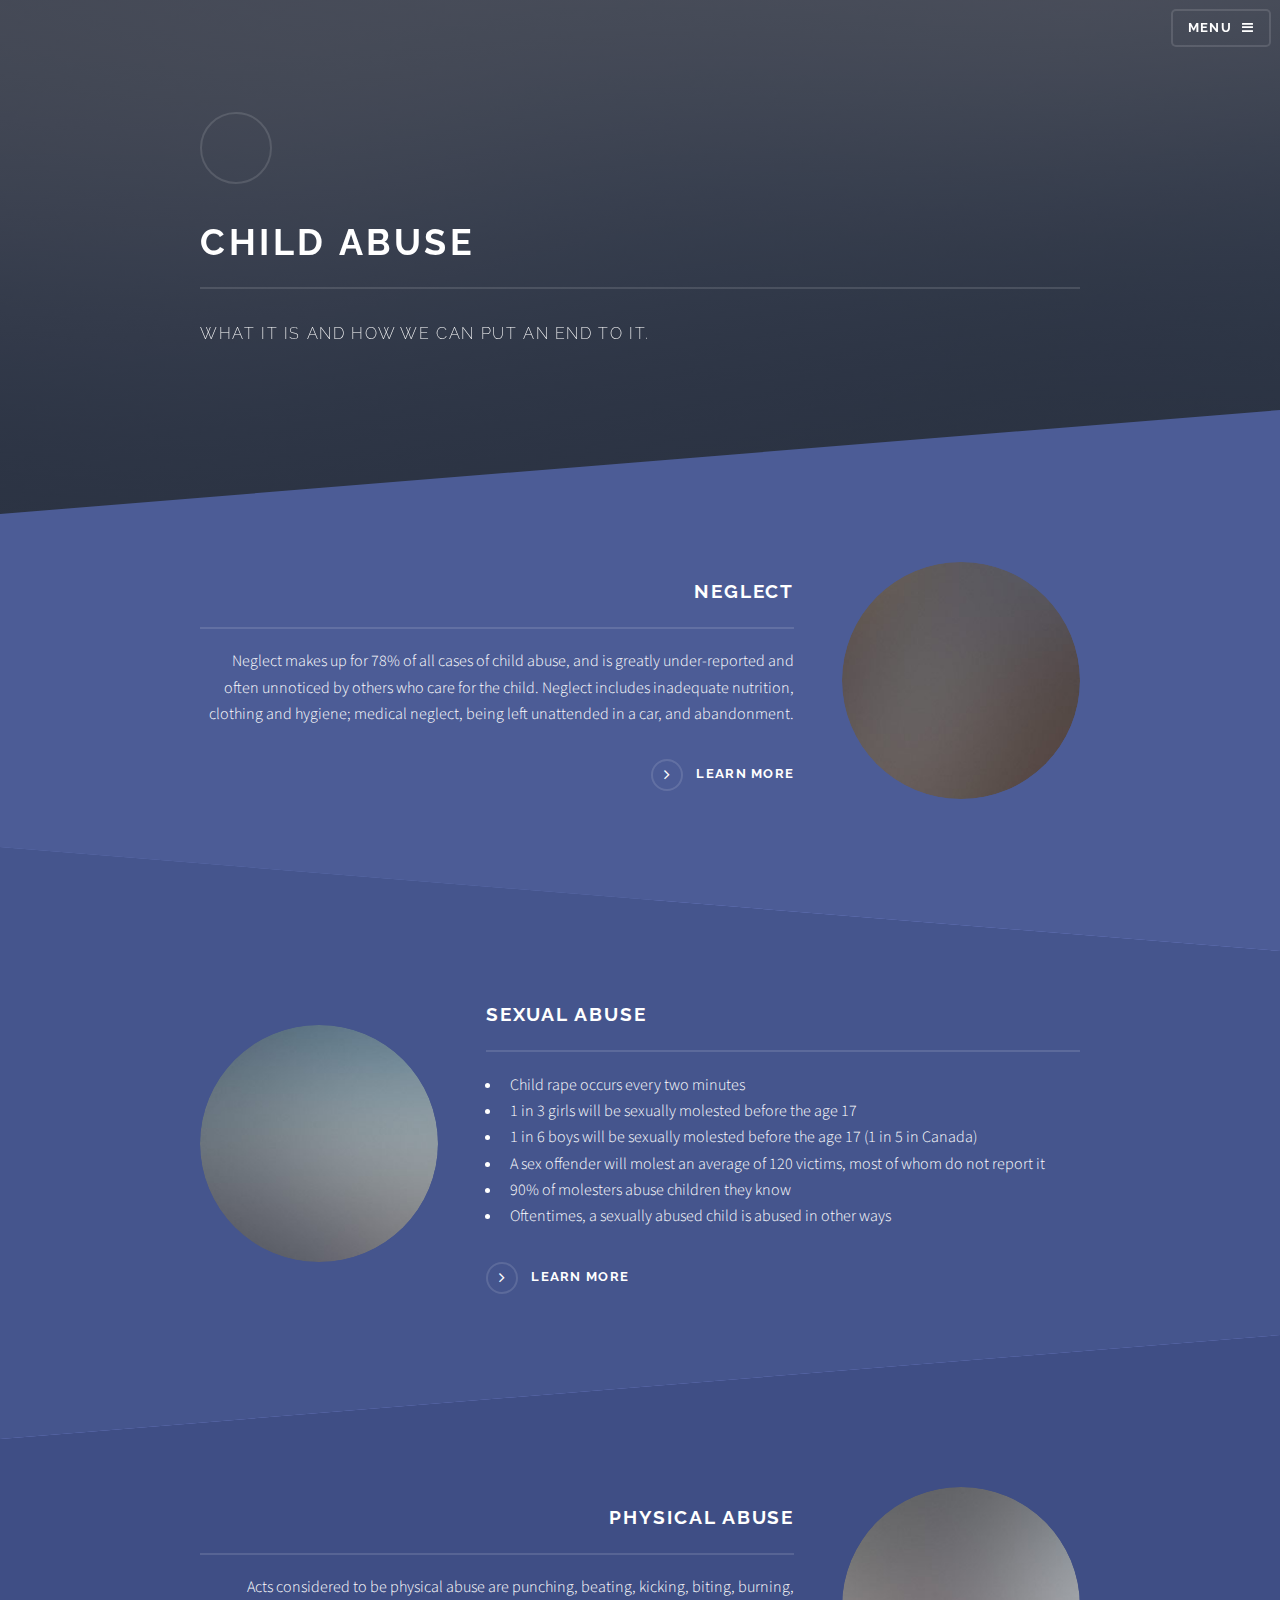
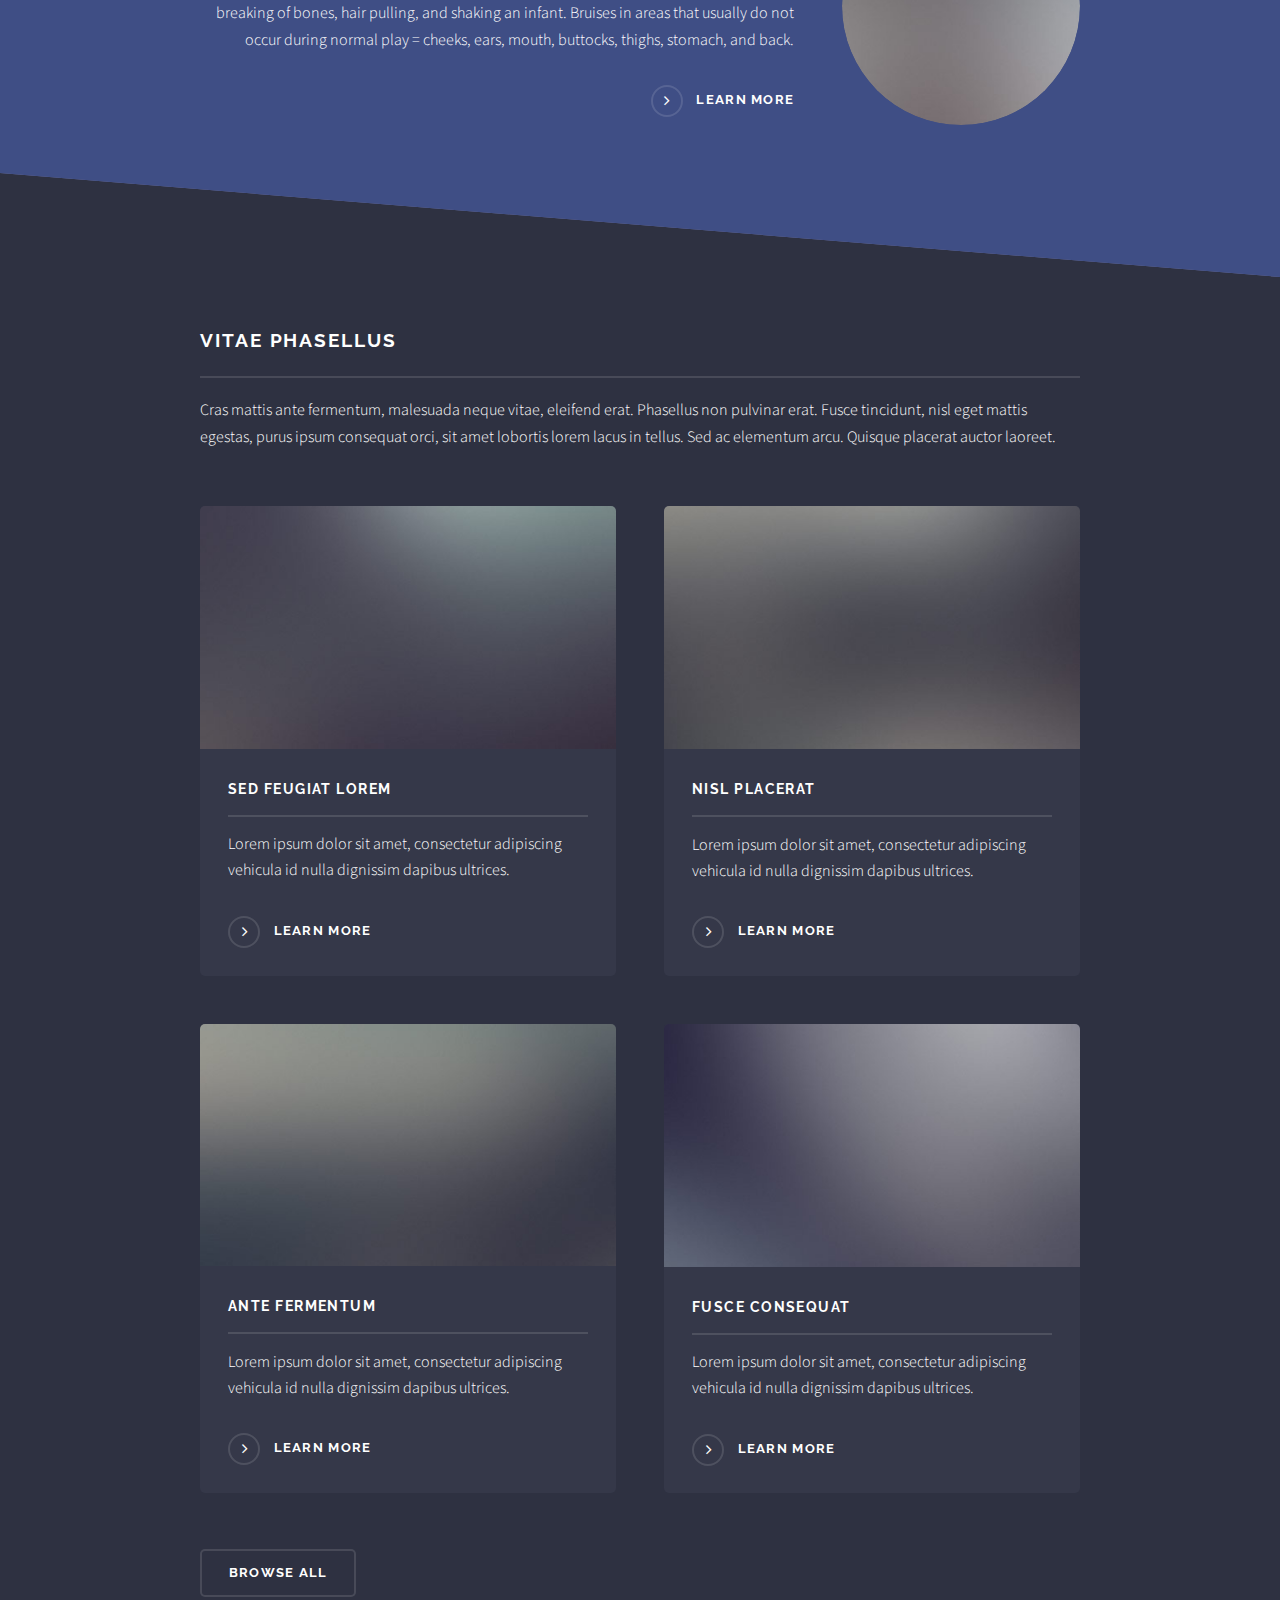
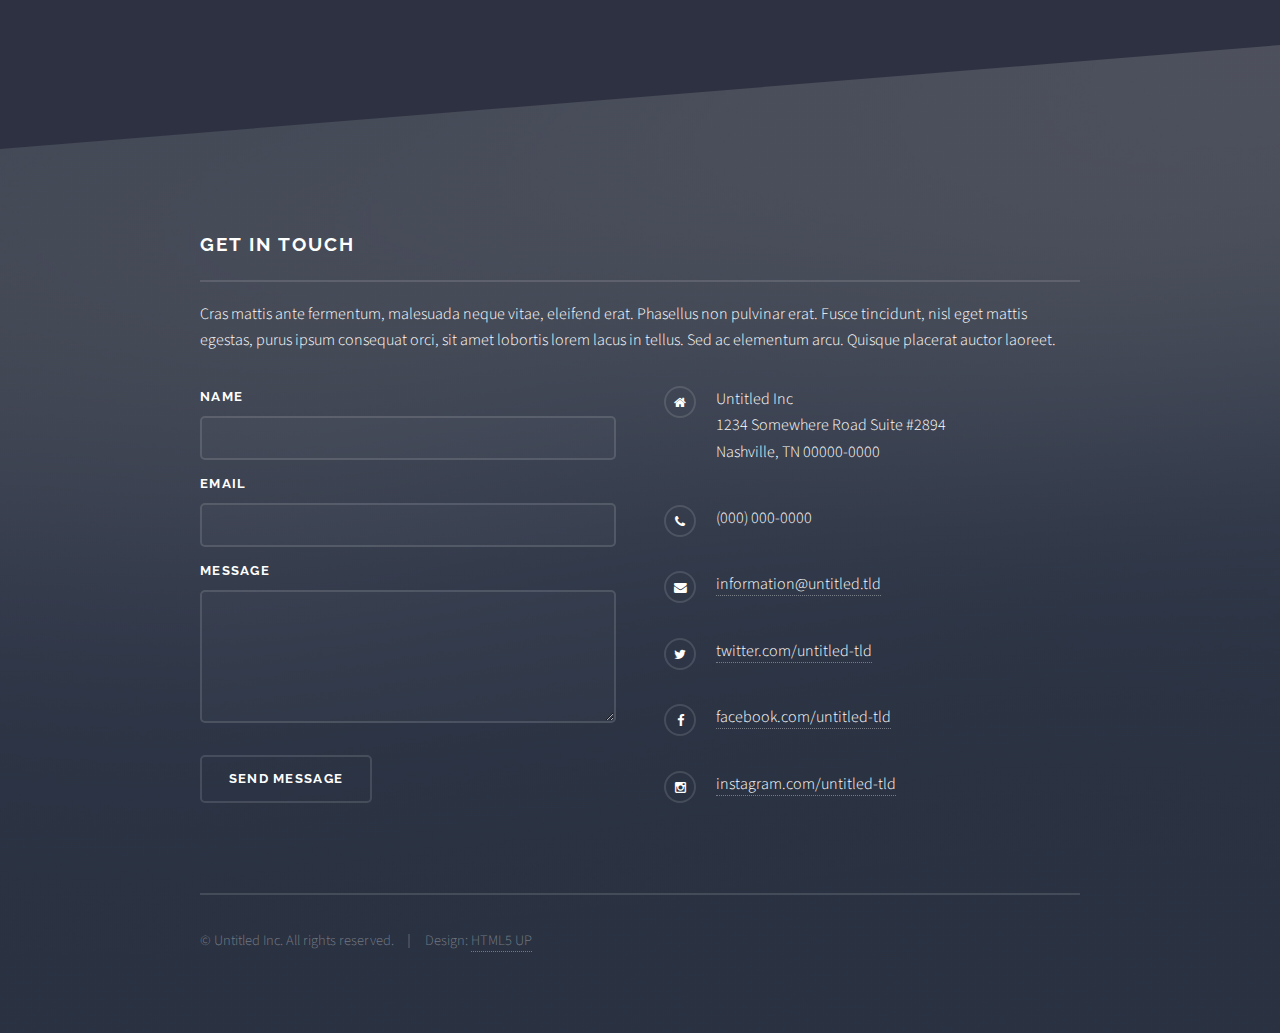
==== html5up-solid-state/index.html @ d1ffdcb8 "WEBSITE" ====
<!DOCTYPE HTML>
<!--
	Solid State by HTML5 UP
	html5up.net | @n33co
	Free for personal and commercial use under the CCA 3.0 license (html5up.net/license)
-->
<html>
	<head>
		<title>Child Abuse</title>
		<meta charset="utf-8" />
		<meta name="viewport" content="width=device-width, initial-scale=1" />
		<!--[if lte IE 8]><script src="assets/js/ie/html5shiv.js"></script><![endif]-->
		<link rel="stylesheet" href="assets/css/main.css" />
		<!--[if lte IE 9]><link rel="stylesheet" href="assets/css/ie9.css" /><![endif]-->
		<!--[if lte IE 8]><link rel="stylesheet" href="assets/css/ie8.css" /><![endif]-->
	</head>
	<body>

		<!-- Page Wrapper -->
			<div id="page-wrapper">

				<!-- Header -->
					<header id="header" class="alt">
						<h1><a href="index.html">Solid State</a></h1>
						<nav>
							<a href="#menu">Menu</a>
						</nav>
					</header>

				<!-- Menu -->
					<nav id="menu">
						<div class="inner">
							<h2>Menu</h2>
							<ul class="links">
								<li><a href="index.html">Home</a></li>
								<li><a href="generic.html">Generic</a></li>
								<li><a href="elements.html">Elements</a></li>
								<li><a href="#">Log In</a></li>
								<li><a href="#">Sign Up</a></li>
							</ul>
							<a href="#" class="close">Close</a>
						</div>
					</nav>

				<!-- Banner -->
					<section id="banner">
						<div class="inner">
							<div class="logo"><span class="icon <fa-heart></fa-heart>"></span></div>
							<h2>Child Abuse</h2>
							<p>What it is and how we can put an end to it.</p>
						</div>
					</section>

				<!-- Wrapper -->
					<section id="wrapper">

						<!-- One -->
							<section id="one" class="wrapper spotlight style1">
								<div class="inner">
									<a href="#" class="image"><img src="images/pic01.jpg" alt="" /></a>
									<div class="content">
										<h2 class="major">Neglect</h2>
										<p>Neglect makes up for 78% of all cases of child abuse, and is greatly under-reported and often unnoticed by others who care for the child. Neglect includes inadequate nutrition, clothing and hygiene; medical neglect, being left unattended in a car, and abandonment.</p>
										<a href="#" class="special">Learn more</a>
									</div>
								</div>
							</section>

						<!-- Two -->
							<section id="two" class="wrapper alt spotlight style2">
								<div class="inner">
									<a href="#" class="image"><img src="images/pic02.jpg" alt="" /></a>
									<div class="content">
										<h2 class="major">Sexual Abuse</h2>
										<ul>
                                            <li>Child rape occurs every two minutes
                                            <li>1 in 3 girls will be sexually molested before the age 17
                                            <li>1 in 6 boys will be sexually molested before the age 17 (1 in 5 in Canada)
                                            <li>A sex offender will molest an average of 120 victims, most of whom do not report it
                                            <li>90% of molesters abuse children they know
                                            <li>Oftentimes, a sexually abused child is abused in other ways
                                        </ul>
										<a href="#" class="special">Learn more</a>
									</div>
								</div>
							</section>

						<!-- Three -->
							<section id="three" class="wrapper spotlight style3">
								<div class="inner">
									<a href="#" class="image"><img src="images/pic03.jpg" alt="" /></a>
									<div class="content">
										<h2 class="major">Physical Abuse</h2>
										<p>Acts considered to be physical abuse are punching, beating, kicking, biting, burning, breaking of bones, hair pulling, and shaking an infant. Bruises in areas that usually do not occur during normal play = cheeks, ears, mouth, buttocks, thighs, stomach, and back.</p>
										<a href="#" class="special">Learn more</a>
									</div>
								</div>
							</section>
                           

						<!-- Four -->
							<section id="four" class="wrapper alt style1">
								<div class="inner">
									<h2 class="major">Vitae phasellus</h2>
									<p>Cras mattis ante fermentum, malesuada neque vitae, eleifend erat. Phasellus non pulvinar erat. Fusce tincidunt, nisl eget mattis egestas, purus ipsum consequat orci, sit amet lobortis lorem lacus in tellus. Sed ac elementum arcu. Quisque placerat auctor laoreet.</p>
									<section class="features">
										<article>
											<a href="#" class="image"><img src="images/pic04.jpg" alt="" /></a>
											<h3 class="major">Sed feugiat lorem</h3>
											<p>Lorem ipsum dolor sit amet, consectetur adipiscing vehicula id nulla dignissim dapibus ultrices.</p>
											<a href="#" class="special">Learn more</a>
										</article>
										<article>
											<a href="#" class="image"><img src="images/pic05.jpg" alt="" /></a>
											<h3 class="major">Nisl placerat</h3>
											<p>Lorem ipsum dolor sit amet, consectetur adipiscing vehicula id nulla dignissim dapibus ultrices.</p>
											<a href="#" class="special">Learn more</a>
										</article>
										<article>
											<a href="#" class="image"><img src="images/pic06.jpg" alt="" /></a>
											<h3 class="major">Ante fermentum</h3>
											<p>Lorem ipsum dolor sit amet, consectetur adipiscing vehicula id nulla dignissim dapibus ultrices.</p>
											<a href="#" class="special">Learn more</a>
										</article>
										<article>
											<a href="#" class="image"><img src="images/pic07.jpg" alt="" /></a>
											<h3 class="major">Fusce consequat</h3>
											<p>Lorem ipsum dolor sit amet, consectetur adipiscing vehicula id nulla dignissim dapibus ultrices.</p>
											<a href="#" class="special">Learn more</a>
										</article>
									</section>
									<ul class="actions">
										<li><a href="#" class="button">Browse All</a></li>
									</ul>
								</div>
							</section>

					</section>

				<!-- Footer -->
					<section id="footer">
						<div class="inner">
							<h2 class="major">Get in touch</h2>
							<p>Cras mattis ante fermentum, malesuada neque vitae, eleifend erat. Phasellus non pulvinar erat. Fusce tincidunt, nisl eget mattis egestas, purus ipsum consequat orci, sit amet lobortis lorem lacus in tellus. Sed ac elementum arcu. Quisque placerat auctor laoreet.</p>
							<form method="post" action="#">
								<div class="field">
									<label for="name">Name</label>
									<input type="text" name="name" id="name" />
								</div>
								<div class="field">
									<label for="email">Email</label>
									<input type="email" name="email" id="email" />
								</div>
								<div class="field">
									<label for="message">Message</label>
									<textarea name="message" id="message" rows="4"></textarea>
								</div>
								<ul class="actions">
									<li><input type="submit" value="Send Message" /></li>
								</ul>
							</form>
							<ul class="contact">
								<li class="fa-home">
									Untitled Inc<br />
									1234 Somewhere Road Suite #2894<br />
									Nashville, TN 00000-0000
								</li>
								<li class="fa-phone">(000) 000-0000</li>
								<li class="fa-envelope"><a href="#">information@untitled.tld</a></li>
								<li class="fa-twitter"><a href="#">twitter.com/untitled-tld</a></li>
								<li class="fa-facebook"><a href="#">facebook.com/untitled-tld</a></li>
								<li class="fa-instagram"><a href="#">instagram.com/untitled-tld</a></li>
							</ul>
							<ul class="copyright">
								<li>&copy; Untitled Inc. All rights reserved.</li><li>Design: <a href="http://html5up.net">HTML5 UP</a></li>
							</ul>
						</div>
					</section>

			</div>

		<!-- Scripts -->
			<script src="assets/js/skel.min.js"></script>
			<script src="assets/js/jquery.min.js"></script>
			<script src="assets/js/jquery.scrollex.min.js"></script>
			<script src="assets/js/util.js"></script>
			<!--[if lte IE 8]><script src="assets/js/ie/respond.min.js"></script><![endif]-->
			<script src="assets/js/main.js"></script>

	</body>
</html>
---- html5up-solid-state/assets/css/main.css ----
@import url(font-awesome.min.css);
@import url("https://fonts.googleapis.com/css?family=Raleway:200,700|Source+Sans+Pro:300,600,300italic,600italic");

/*
	Solid State by HTML5 UP
	html5up.net | @n33co
	Free for personal and commercial use under the CCA 3.0 license (html5up.net/license)
*/

/* Reset */

	html, body, div, span, applet, object, iframe, h1, h2, h3, h4, h5, h6, p, blockquote, pre, a, abbr, acronym, address, big, cite, code, del, dfn, em, img, ins, kbd, q, s, samp, small, strike, strong, sub, sup, tt, var, b, u, i, center, dl, dt, dd, ol, ul, li, fieldset, form, label, legend, table, caption, tbody, tfoot, thead, tr, th, td, article, aside, canvas, details, embed, figure, figcaption, footer, header, hgroup, menu, nav, output, ruby, section, summary, time, mark, audio, video {
		margin: 0;
		padding: 0;
		border: 0;
		font-size: 100%;
		font: inherit;
		vertical-align: baseline;
	}

	article, aside, details, figcaption, figure, footer, header, hgroup, menu, nav, section {
		display: block;
	}

	body {
		line-height: 1;
	}

	ol, ul {
		list-style: none;
	}

	blockquote, q {
		quotes: none;
	}

	blockquote:before, blockquote:after, q:before, q:after {
		content: '';
		content: none;
	}

	table {
		border-collapse: collapse;
		border-spacing: 0;
	}

	body {
		-webkit-text-size-adjust: none;
	}

/* Box Model */

	*, *:before, *:after {
		-moz-box-sizing: border-box;
		-webkit-box-sizing: border-box;
		box-sizing: border-box;
	}

/* Grid */

	.row {
		border-bottom: solid 1px transparent;
		-moz-box-sizing: border-box;
		-webkit-box-sizing: border-box;
		box-sizing: border-box;
	}

	.row > * {
		float: left;
		-moz-box-sizing: border-box;
		-webkit-box-sizing: border-box;
		box-sizing: border-box;
	}

	.row:after, .row:before {
		content: '';
		display: block;
		clear: both;
		height: 0;
	}

	.row.uniform > * > :first-child {
		margin-top: 0;
	}

	.row.uniform > * > :last-child {
		margin-bottom: 0;
	}

	.row.\30 \25 > * {
		padding: 0 0 0 0em;
	}

	.row.\30 \25 {
		margin: 0 0 -1px 0em;
	}

	.row.uniform.\30 \25 > * {
		padding: 0em 0 0 0em;
	}

	.row.uniform.\30 \25 {
		margin: 0em 0 -1px 0em;
	}

	.row > * {
		padding: 0 0 0 1.75em;
	}

	.row {
		margin: 0 0 -1px -1.75em;
	}

	.row.uniform > * {
		padding: 1.75em 0 0 1.75em;
	}

	.row.uniform {
		margin: -1.75em 0 -1px -1.75em;
	}

	.row.\32 00\25 > * {
		padding: 0 0 0 3.5em;
	}

	.row.\32 00\25 {
		margin: 0 0 -1px -3.5em;
	}

	.row.uniform.\32 00\25 > * {
		padding: 3.5em 0 0 3.5em;
	}

	.row.uniform.\32 00\25 {
		margin: -3.5em 0 -1px -3.5em;
	}

	.row.\31 50\25 > * {
		padding: 0 0 0 2.625em;
	}

	.row.\31 50\25 {
		margin: 0 0 -1px -2.625em;
	}

	.row.uniform.\31 50\25 > * {
		padding: 2.625em 0 0 2.625em;
	}

	.row.uniform.\31 50\25 {
		margin: -2.625em 0 -1px -2.625em;
	}

	.row.\35 0\25 > * {
		padding: 0 0 0 0.875em;
	}

	.row.\35 0\25 {
		margin: 0 0 -1px -0.875em;
	}

	.row.uniform.\35 0\25 > * {
		padding: 0.875em 0 0 0.875em;
	}

	.row.uniform.\35 0\25 {
		margin: -0.875em 0 -1px -0.875em;
	}

	.row.\32 5\25 > * {
		padding: 0 0 0 0.4375em;
	}

	.row.\32 5\25 {
		margin: 0 0 -1px -0.4375em;
	}

	.row.uniform.\32 5\25 > * {
		padding: 0.4375em 0 0 0.4375em;
	}

	.row.uniform.\32 5\25 {
		margin: -0.4375em 0 -1px -0.4375em;
	}

	.\31 2u, .\31 2u\24 {
		width: 100%;
		clear: none;
		margin-left: 0;
	}

	.\31 1u, .\31 1u\24 {
		width: 91.6666666667%;
		clear: none;
		margin-left: 0;
	}

	.\31 0u, .\31 0u\24 {
		width: 83.3333333333%;
		clear: none;
		margin-left: 0;
	}

	.\39 u, .\39 u\24 {
		width: 75%;
		clear: none;
		margin-left: 0;
	}

	.\38 u, .\38 u\24 {
		width: 66.6666666667%;
		clear: none;
		margin-left: 0;
	}

	.\37 u, .\37 u\24 {
		width: 58.3333333333%;
		clear: none;
		margin-left: 0;
	}

	.\36 u, .\36 u\24 {
		width: 50%;
		clear: none;
		margin-left: 0;
	}

	.\35 u, .\35 u\24 {
		width: 41.6666666667%;
		clear: none;
		margin-left: 0;
	}

	.\34 u, .\34 u\24 {
		width: 33.3333333333%;
		clear: none;
		margin-left: 0;
	}

	.\33 u, .\33 u\24 {
		width: 25%;
		clear: none;
		margin-left: 0;
	}

	.\32 u, .\32 u\24 {
		width: 16.6666666667%;
		clear: none;
		margin-left: 0;
	}

	.\31 u, .\31 u\24 {
		width: 8.3333333333%;
		clear: none;
		margin-left: 0;
	}

	.\31 2u\24 + *,
	.\31 1u\24 + *,
	.\31 0u\24 + *,
	.\39 u\24 + *,
	.\38 u\24 + *,
	.\37 u\24 + *,
	.\36 u\24 + *,
	.\35 u\24 + *,
	.\34 u\24 + *,
	.\33 u\24 + *,
	.\32 u\24 + *,
	.\31 u\24 + * {
		clear: left;
	}

	.\-11u {
		margin-left: 91.66667%;
	}

	.\-10u {
		margin-left: 83.33333%;
	}

	.\-9u {
		margin-left: 75%;
	}

	.\-8u {
		margin-left: 66.66667%;
	}

	.\-7u {
		margin-left: 58.33333%;
	}

	.\-6u {
		margin-left: 50%;
	}

	.\-5u {
		margin-left: 41.66667%;
	}

	.\-4u {
		margin-left: 33.33333%;
	}

	.\-3u {
		margin-left: 25%;
	}

	.\-2u {
		margin-left: 16.66667%;
	}

	.\-1u {
		margin-left: 8.33333%;
	}

	@media screen and (max-width: 1680px) {

		.row > * {
			padding: 0 0 0 1.75em;
		}

		.row {
			margin: 0 0 -1px -1.75em;
		}

		.row.uniform > * {
			padding: 1.75em 0 0 1.75em;
		}

		.row.uniform {
			margin: -1.75em 0 -1px -1.75em;
		}

		.row.\32 00\25 > * {
			padding: 0 0 0 3.5em;
		}

		.row.\32 00\25 {
			margin: 0 0 -1px -3.5em;
		}

		.row.uniform.\32 00\25 > * {
			padding: 3.5em 0 0 3.5em;
		}

		.row.uniform.\32 00\25 {
			margin: -3.5em 0 -1px -3.5em;
		}

		.row.\31 50\25 > * {
			padding: 0 0 0 2.625em;
		}

		.row.\31 50\25 {
			margin: 0 0 -1px -2.625em;
		}

		.row.uniform.\31 50\25 > * {
			padding: 2.625em 0 0 2.625em;
		}

		.row.uniform.\31 50\25 {
			margin: -2.625em 0 -1px -2.625em;
		}

		.row.\35 0\25 > * {
			padding: 0 0 0 0.875em;
		}

		.row.\35 0\25 {
			margin: 0 0 -1px -0.875em;
		}

		.row.uniform.\35 0\25 > * {
			padding: 0.875em 0 0 0.875em;
		}

		.row.uniform.\35 0\25 {
			margin: -0.875em 0 -1px -0.875em;
		}

		.row.\32 5\25 > * {
			padding: 0 0 0 0.4375em;
		}

		.row.\32 5\25 {
			margin: 0 0 -1px -0.4375em;
		}

		.row.uniform.\32 5\25 > * {
			padding: 0.4375em 0 0 0.4375em;
		}

		.row.uniform.\32 5\25 {
			margin: -0.4375em 0 -1px -0.4375em;
		}

		.\31 2u\28xlarge\29, .\31 2u\24\28xlarge\29 {
			width: 100%;
			clear: none;
			margin-left: 0;
		}

		.\31 1u\28xlarge\29, .\31 1u\24\28xlarge\29 {
			width: 91.6666666667%;
			clear: none;
			margin-left: 0;
		}

		.\31 0u\28xlarge\29, .\31 0u\24\28xlarge\29 {
			width: 83.3333333333%;
			clear: none;
			margin-left: 0;
		}

		.\39 u\28xlarge\29, .\39 u\24\28xlarge\29 {
			width: 75%;
			clear: none;
			margin-left: 0;
		}

		.\38 u\28xlarge\29, .\38 u\24\28xlarge\29 {
			width: 66.6666666667%;
			clear: none;
			margin-left: 0;
		}

		.\37 u\28xlarge\29, .\37 u\24\28xlarge\29 {
			width: 58.3333333333%;
			clear: none;
			margin-left: 0;
		}

		.\36 u\28xlarge\29, .\36 u\24\28xlarge\29 {
			width: 50%;
			clear: none;
			margin-left: 0;
		}

		.\35 u\28xlarge\29, .\35 u\24\28xlarge\29 {
			width: 41.6666666667%;
			clear: none;
			margin-left: 0;
		}

		.\34 u\28xlarge\29, .\34 u\24\28xlarge\29 {
			width: 33.3333333333%;
			clear: none;
			margin-left: 0;
		}

		.\33 u\28xlarge\29, .\33 u\24\28xlarge\29 {
			width: 25%;
			clear: none;
			margin-left: 0;
		}

		.\32 u\28xlarge\29, .\32 u\24\28xlarge\29 {
			width: 16.6666666667%;
			clear: none;
			margin-left: 0;
		}

		.\31 u\28xlarge\29, .\31 u\24\28xlarge\29 {
			width: 8.3333333333%;
			clear: none;
			margin-left: 0;
		}

		.\31 2u\24\28xlarge\29 + *,
		.\31 1u\24\28xlarge\29 + *,
		.\31 0u\24\28xlarge\29 + *,
		.\39 u\24\28xlarge\29 + *,
		.\38 u\24\28xlarge\29 + *,
		.\37 u\24\28xlarge\29 + *,
		.\36 u\24\28xlarge\29 + *,
		.\35 u\24\28xlarge\29 + *,
		.\34 u\24\28xlarge\29 + *,
		.\33 u\24\28xlarge\29 + *,
		.\32 u\24\28xlarge\29 + *,
		.\31 u\24\28xlarge\29 + * {
			clear: left;
		}

		.\-11u\28xlarge\29 {
			margin-left: 91.66667%;
		}

		.\-10u\28xlarge\29 {
			margin-left: 83.33333%;
		}

		.\-9u\28xlarge\29 {
			margin-left: 75%;
		}

		.\-8u\28xlarge\29 {
			margin-left: 66.66667%;
		}

		.\-7u\28xlarge\29 {
			margin-left: 58.33333%;
		}

		.\-6u\28xlarge\29 {
			margin-left: 50%;
		}

		.\-5u\28xlarge\29 {
			margin-left: 41.66667%;
		}

		.\-4u\28xlarge\29 {
			margin-left: 33.33333%;
		}

		.\-3u\28xlarge\29 {
			margin-left: 25%;
		}

		.\-2u\28xlarge\29 {
			margin-left: 16.66667%;
		}

		.\-1u\28xlarge\29 {
			margin-left: 8.33333%;
		}

	}

	@media screen and (max-width: 1280px) {

		.row > * {
			padding: 0 0 0 1.75em;
		}

		.row {
			margin: 0 0 -1px -1.75em;
		}

		.row.uniform > * {
			padding: 1.75em 0 0 1.75em;
		}

		.row.uniform {
			margin: -1.75em 0 -1px -1.75em;
		}

		.row.\32 00\25 > * {
			padding: 0 0 0 3.5em;
		}

		.row.\32 00\25 {
			margin: 0 0 -1px -3.5em;
		}

		.row.uniform.\32 00\25 > * {
			padding: 3.5em 0 0 3.5em;
		}

		.row.uniform.\32 00\25 {
			margin: -3.5em 0 -1px -3.5em;
		}

		.row.\31 50\25 > * {
			padding: 0 0 0 2.625em;
		}

		.row.\31 50\25 {
			margin: 0 0 -1px -2.625em;
		}

		.row.uniform.\31 50\25 > * {
			padding: 2.625em 0 0 2.625em;
		}

		.row.uniform.\31 50\25 {
			margin: -2.625em 0 -1px -2.625em;
		}

		.row.\35 0\25 > * {
			padding: 0 0 0 0.875em;
		}

		.row.\35 0\25 {
			margin: 0 0 -1px -0.875em;
		}

		.row.uniform.\35 0\25 > * {
			padding: 0.875em 0 0 0.875em;
		}

		.row.uniform.\35 0\25 {
			margin: -0.875em 0 -1px -0.875em;
		}

		.row.\32 5\25 > * {
			padding: 0 0 0 0.4375em;
		}

		.row.\32 5\25 {
			margin: 0 0 -1px -0.4375em;
		}

		.row.uniform.\32 5\25 > * {
			padding: 0.4375em 0 0 0.4375em;
		}

		.row.uniform.\32 5\25 {
			margin: -0.4375em 0 -1px -0.4375em;
		}

		.\31 2u\28large\29, .\31 2u\24\28large\29 {
			width: 100%;
			clear: none;
			margin-left: 0;
		}

		.\31 1u\28large\29, .\31 1u\24\28large\29 {
			width: 91.6666666667%;
			clear: none;
			margin-left: 0;
		}

		.\31 0u\28large\29, .\31 0u\24\28large\29 {
			width: 83.3333333333%;
			clear: none;
			margin-left: 0;
		}

		.\39 u\28large\29, .\39 u\24\28large\29 {
			width: 75%;
			clear: none;
			margin-left: 0;
		}

		.\38 u\28large\29, .\38 u\24\28large\29 {
			width: 66.6666666667%;
			clear: none;
			margin-left: 0;
		}

		.\37 u\28large\29, .\37 u\24\28large\29 {
			width: 58.3333333333%;
			clear: none;
			margin-left: 0;
		}

		.\36 u\28large\29, .\36 u\24\28large\29 {
			width: 50%;
			clear: none;
			margin-left: 0;
		}

		.\35 u\28large\29, .\35 u\24\28large\29 {
			width: 41.6666666667%;
			clear: none;
			margin-left: 0;
		}

		.\34 u\28large\29, .\34 u\24\28large\29 {
			width: 33.3333333333%;
			clear: none;
			margin-left: 0;
		}

		.\33 u\28large\29, .\33 u\24\28large\29 {
			width: 25%;
			clear: none;
			margin-left: 0;
		}

		.\32 u\28large\29, .\32 u\24\28large\29 {
			width: 16.6666666667%;
			clear: none;
			margin-left: 0;
		}

		.\31 u\28large\29, .\31 u\24\28large\29 {
			width: 8.3333333333%;
			clear: none;
			margin-left: 0;
		}

		.\31 2u\24\28large\29 + *,
		.\31 1u\24\28large\29 + *,
		.\31 0u\24\28large\29 + *,
		.\39 u\24\28large\29 + *,
		.\38 u\24\28large\29 + *,
		.\37 u\24\28large\29 + *,
		.\36 u\24\28large\29 + *,
		.\35 u\24\28large\29 + *,
		.\34 u\24\28large\29 + *,
		.\33 u\24\28large\29 + *,
		.\32 u\24\28large\29 + *,
		.\31 u\24\28large\29 + * {
			clear: left;
		}

		.\-11u\28large\29 {
			margin-left: 91.66667%;
		}

		.\-10u\28large\29 {
			margin-left: 83.33333%;
		}

		.\-9u\28large\29 {
			margin-left: 75%;
		}

		.\-8u\28large\29 {
			margin-left: 66.66667%;
		}

		.\-7u\28large\29 {
			margin-left: 58.33333%;
		}

		.\-6u\28large\29 {
			margin-left: 50%;
		}

		.\-5u\28large\29 {
			margin-left: 41.66667%;
		}

		.\-4u\28large\29 {
			margin-left: 33.33333%;
		}

		.\-3u\28large\29 {
			margin-left: 25%;
		}

		.\-2u\28large\29 {
			margin-left: 16.66667%;
		}

		.\-1u\28large\29 {
			margin-left: 8.33333%;
		}

	}

	@media screen and (max-width: 980px) {

		.row > * {
			padding: 0 0 0 1.75em;
		}

		.row {
			margin: 0 0 -1px -1.75em;
		}

		.row.uniform > * {
			padding: 1.75em 0 0 1.75em;
		}

		.row.uniform {
			margin: -1.75em 0 -1px -1.75em;
		}

		.row.\32 00\25 > * {
			padding: 0 0 0 3.5em;
		}

		.row.\32 00\25 {
			margin: 0 0 -1px -3.5em;
		}

		.row.uniform.\32 00\25 > * {
			padding: 3.5em 0 0 3.5em;
		}

		.row.uniform.\32 00\25 {
			margin: -3.5em 0 -1px -3.5em;
		}

		.row.\31 50\25 > * {
			padding: 0 0 0 2.625em;
		}

		.row.\31 50\25 {
			margin: 0 0 -1px -2.625em;
		}

		.row.uniform.\31 50\25 > * {
			padding: 2.625em 0 0 2.625em;
		}

		.row.uniform.\31 50\25 {
			margin: -2.625em 0 -1px -2.625em;
		}

		.row.\35 0\25 > * {
			padding: 0 0 0 0.875em;
		}

		.row.\35 0\25 {
			margin: 0 0 -1px -0.875em;
		}

		.row.uniform.\35 0\25 > * {
			padding: 0.875em 0 0 0.875em;
		}

		.row.uniform.\35 0\25 {
			margin: -0.875em 0 -1px -0.875em;
		}

		.row.\32 5\25 > * {
			padding: 0 0 0 0.4375em;
		}

		.row.\32 5\25 {
			margin: 0 0 -1px -0.4375em;
		}

		.row.uniform.\32 5\25 > * {
			padding: 0.4375em 0 0 0.4375em;
		}

		.row.uniform.\32 5\25 {
			margin: -0.4375em 0 -1px -0.4375em;
		}

		.\31 2u\28medium\29, .\31 2u\24\28medium\29 {
			width: 100%;
			clear: none;
			margin-left: 0;
		}

		.\31 1u\28medium\29, .\31 1u\24\28medium\29 {
			width: 91.6666666667%;
			clear: none;
			margin-left: 0;
		}

		.\31 0u\28medium\29, .\31 0u\24\28medium\29 {
			width: 83.3333333333%;
			clear: none;
			margin-left: 0;
		}

		.\39 u\28medium\29, .\39 u\24\28medium\29 {
			width: 75%;
			clear: none;
			margin-left: 0;
		}

		.\38 u\28medium\29, .\38 u\24\28medium\29 {
			width: 66.6666666667%;
			clear: none;
			margin-left: 0;
		}

		.\37 u\28medium\29, .\37 u\24\28medium\29 {
			width: 58.3333333333%;
			clear: none;
			margin-left: 0;
		}

		.\36 u\28medium\29, .\36 u\24\28medium\29 {
			width: 50%;
			clear: none;
			margin-left: 0;
		}

		.\35 u\28medium\29, .\35 u\24\28medium\29 {
			width: 41.6666666667%;
			clear: none;
			margin-left: 0;
		}

		.\34 u\28medium\29, .\34 u\24\28medium\29 {
			width: 33.3333333333%;
			clear: none;
			margin-left: 0;
		}

		.\33 u\28medium\29, .\33 u\24\28medium\29 {
			width: 25%;
			clear: none;
			margin-left: 0;
		}

		.\32 u\28medium\29, .\32 u\24\28medium\29 {
			width: 16.6666666667%;
			clear: none;
			margin-left: 0;
		}

		.\31 u\28medium\29, .\31 u\24\28medium\29 {
			width: 8.3333333333%;
			clear: none;
			margin-left: 0;
		}

		.\31 2u\24\28medium\29 + *,
		.\31 1u\24\28medium\29 + *,
		.\31 0u\24\28medium\29 + *,
		.\39 u\24\28medium\29 + *,
		.\38 u\24\28medium\29 + *,
		.\37 u\24\28medium\29 + *,
		.\36 u\24\28medium\29 + *,
		.\35 u\24\28medium\29 + *,
		.\34 u\24\28medium\29 + *,
		.\33 u\24\28medium\29 + *,
		.\32 u\24\28medium\29 + *,
		.\31 u\24\28medium\29 + * {
			clear: left;
		}

		.\-11u\28medium\29 {
			margin-left: 91.66667%;
		}

		.\-10u\28medium\29 {
			margin-left: 83.33333%;
		}

		.\-9u\28medium\29 {
			margin-left: 75%;
		}

		.\-8u\28medium\29 {
			margin-left: 66.66667%;
		}

		.\-7u\28medium\29 {
			margin-left: 58.33333%;
		}

		.\-6u\28medium\29 {
			margin-left: 50%;
		}

		.\-5u\28medium\29 {
			margin-left: 41.66667%;
		}

		.\-4u\28medium\29 {
			margin-left: 33.33333%;
		}

		.\-3u\28medium\29 {
			margin-left: 25%;
		}

		.\-2u\28medium\29 {
			margin-left: 16.66667%;
		}

		.\-1u\28medium\29 {
			margin-left: 8.33333%;
		}

	}

	@media screen and (max-width: 736px) {

		.row > * {
			padding: 0 0 0 1.25em;
		}

		.row {
			margin: 0 0 -1px -1.25em;
		}

		.row.uniform > * {
			padding: 1.25em 0 0 1.25em;
		}

		.row.uniform {
			margin: -1.25em 0 -1px -1.25em;
		}

		.row.\32 00\25 > * {
			padding: 0 0 0 2.5em;
		}

		.row.\32 00\25 {
			margin: 0 0 -1px -2.5em;
		}

		.row.uniform.\32 00\25 > * {
			padding: 2.5em 0 0 2.5em;
		}

		.row.uniform.\32 00\25 {
			margin: -2.5em 0 -1px -2.5em;
		}

		.row.\31 50\25 > * {
			padding: 0 0 0 1.875em;
		}

		.row.\31 50\25 {
			margin: 0 0 -1px -1.875em;
		}

		.row.uniform.\31 50\25 > * {
			padding: 1.875em 0 0 1.875em;
		}

		.row.uniform.\31 50\25 {
			margin: -1.875em 0 -1px -1.875em;
		}

		.row.\35 0\25 > * {
			padding: 0 0 0 0.625em;
		}

		.row.\35 0\25 {
			margin: 0 0 -1px -0.625em;
		}

		.row.uniform.\35 0\25 > * {
			padding: 0.625em 0 0 0.625em;
		}

		.row.uniform.\35 0\25 {
			margin: -0.625em 0 -1px -0.625em;
		}

		.row.\32 5\25 > * {
			padding: 0 0 0 0.3125em;
		}

		.row.\32 5\25 {
			margin: 0 0 -1px -0.3125em;
		}

		.row.uniform.\32 5\25 > * {
			padding: 0.3125em 0 0 0.3125em;
		}

		.row.uniform.\32 5\25 {
			margin: -0.3125em 0 -1px -0.3125em;
		}

		.\31 2u\28small\29, .\31 2u\24\28small\29 {
			width: 100%;
			clear: none;
			margin-left: 0;
		}

		.\31 1u\28small\29, .\31 1u\24\28small\29 {
			width: 91.6666666667%;
			clear: none;
			margin-left: 0;
		}

		.\31 0u\28small\29, .\31 0u\24\28small\29 {
			width: 83.3333333333%;
			clear: none;
			margin-left: 0;
		}

		.\39 u\28small\29, .\39 u\24\28small\29 {
			width: 75%;
			clear: none;
			margin-left: 0;
		}

		.\38 u\28small\29, .\38 u\24\28small\29 {
			width: 66.6666666667%;
			clear: none;
			margin-left: 0;
		}

		.\37 u\28small\29, .\37 u\24\28small\29 {
			width: 58.3333333333%;
			clear: none;
			margin-left: 0;
		}

		.\36 u\28small\29, .\36 u\24\28small\29 {
			width: 50%;
			clear: none;
			margin-left: 0;
		}

		.\35 u\28small\29, .\35 u\24\28small\29 {
			width: 41.6666666667%;
			clear: none;
			margin-left: 0;
		}

		.\34 u\28small\29, .\34 u\24\28small\29 {
			width: 33.3333333333%;
			clear: none;
			margin-left: 0;
		}

		.\33 u\28small\29, .\33 u\24\28small\29 {
			width: 25%;
			clear: none;
			margin-left: 0;
		}

		.\32 u\28small\29, .\32 u\24\28small\29 {
			width: 16.6666666667%;
			clear: none;
			margin-left: 0;
		}

		.\31 u\28small\29, .\31 u\24\28small\29 {
			width: 8.3333333333%;
			clear: none;
			margin-left: 0;
		}

		.\31 2u\24\28small\29 + *,
		.\31 1u\24\28small\29 + *,
		.\31 0u\24\28small\29 + *,
		.\39 u\24\28small\29 + *,
		.\38 u\24\28small\29 + *,
		.\37 u\24\28small\29 + *,
		.\36 u\24\28small\29 + *,
		.\35 u\24\28small\29 + *,
		.\34 u\24\28small\29 + *,
		.\33 u\24\28small\29 + *,
		.\32 u\24\28small\29 + *,
		.\31 u\24\28small\29 + * {
			clear: left;
		}

		.\-11u\28small\29 {
			margin-left: 91.66667%;
		}

		.\-10u\28small\29 {
			margin-left: 83.33333%;
		}

		.\-9u\28small\29 {
			margin-left: 75%;
		}

		.\-8u\28small\29 {
			margin-left: 66.66667%;
		}

		.\-7u\28small\29 {
			margin-left: 58.33333%;
		}

		.\-6u\28small\29 {
			margin-left: 50%;
		}

		.\-5u\28small\29 {
			margin-left: 41.66667%;
		}

		.\-4u\28small\29 {
			margin-left: 33.33333%;
		}

		.\-3u\28small\29 {
			margin-left: 25%;
		}

		.\-2u\28small\29 {
			margin-left: 16.66667%;
		}

		.\-1u\28small\29 {
			margin-left: 8.33333%;
		}

	}

	@media screen and (max-width: 640px) {

		.row > * {
			padding: 0 0 0 1.25em;
		}

		.row {
			margin: 0 0 -1px -1.25em;
		}

		.row.uniform > * {
			padding: 1.25em 0 0 1.25em;
		}

		.row.uniform {
			margin: -1.25em 0 -1px -1.25em;
		}

		.row.\32 00\25 > * {
			padding: 0 0 0 2.5em;
		}

		.row.\32 00\25 {
			margin: 0 0 -1px -2.5em;
		}

		.row.uniform.\32 00\25 > * {
			padding: 2.5em 0 0 2.5em;
		}

		.row.uniform.\32 00\25 {
			margin: -2.5em 0 -1px -2.5em;
		}

		.row.\31 50\25 > * {
			padding: 0 0 0 1.875em;
		}

		.row.\31 50\25 {
			margin: 0 0 -1px -1.875em;
		}

		.row.uniform.\31 50\25 > * {
			padding: 1.875em 0 0 1.875em;
		}

		.row.uniform.\31 50\25 {
			margin: -1.875em 0 -1px -1.875em;
		}

		.row.\35 0\25 > * {
			padding: 0 0 0 0.625em;
		}

		.row.\35 0\25 {
			margin: 0 0 -1px -0.625em;
		}

		.row.uniform.\35 0\25 > * {
			padding: 0.625em 0 0 0.625em;
		}

		.row.uniform.\35 0\25 {
			margin: -0.625em 0 -1px -0.625em;
		}

		.row.\32 5\25 > * {
			padding: 0 0 0 0.3125em;
		}

		.row.\32 5\25 {
			margin: 0 0 -1px -0.3125em;
		}

		.row.uniform.\32 5\25 > * {
			padding: 0.3125em 0 0 0.3125em;
		}

		.row.uniform.\32 5\25 {
			margin: -0.3125em 0 -1px -0.3125em;
		}

		.\31 2u\28xsmall\29, .\31 2u\24\28xsmall\29 {
			width: 100%;
			clear: none;
			margin-left: 0;
		}

		.\31 1u\28xsmall\29, .\31 1u\24\28xsmall\29 {
			width: 91.6666666667%;
			clear: none;
			margin-left: 0;
		}

		.\31 0u\28xsmall\29, .\31 0u\24\28xsmall\29 {
			width: 83.3333333333%;
			clear: none;
			margin-left: 0;
		}

		.\39 u\28xsmall\29, .\39 u\24\28xsmall\29 {
			width: 75%;
			clear: none;
			margin-left: 0;
		}

		.\38 u\28xsmall\29, .\38 u\24\28xsmall\29 {
			width: 66.6666666667%;
			clear: none;
			margin-left: 0;
		}

		.\37 u\28xsmall\29, .\37 u\24\28xsmall\29 {
			width: 58.3333333333%;
			clear: none;
			margin-left: 0;
		}

		.\36 u\28xsmall\29, .\36 u\24\28xsmall\29 {
			width: 50%;
			clear: none;
			margin-left: 0;
		}

		.\35 u\28xsmall\29, .\35 u\24\28xsmall\29 {
			width: 41.6666666667%;
			clear: none;
			margin-left: 0;
		}

		.\34 u\28xsmall\29, .\34 u\24\28xsmall\29 {
			width: 33.3333333333%;
			clear: none;
			margin-left: 0;
		}

		.\33 u\28xsmall\29, .\33 u\24\28xsmall\29 {
			width: 25%;
			clear: none;
			margin-left: 0;
		}

		.\32 u\28xsmall\29, .\32 u\24\28xsmall\29 {
			width: 16.6666666667%;
			clear: none;
			margin-left: 0;
		}

		.\31 u\28xsmall\29, .\31 u\24\28xsmall\29 {
			width: 8.3333333333%;
			clear: none;
			margin-left: 0;
		}

		.\31 2u\24\28xsmall\29 + *,
		.\31 1u\24\28xsmall\29 + *,
		.\31 0u\24\28xsmall\29 + *,
		.\39 u\24\28xsmall\29 + *,
		.\38 u\24\28xsmall\29 + *,
		.\37 u\24\28xsmall\29 + *,
		.\36 u\24\28xsmall\29 + *,
		.\35 u\24\28xsmall\29 + *,
		.\34 u\24\28xsmall\29 + *,
		.\33 u\24\28xsmall\29 + *,
		.\32 u\24\28xsmall\29 + *,
		.\31 u\24\28xsmall\29 + * {
			clear: left;
		}

		.\-11u\28xsmall\29 {
			margin-left: 91.66667%;
		}

		.\-10u\28xsmall\29 {
			margin-left: 83.33333%;
		}

		.\-9u\28xsmall\29 {
			margin-left: 75%;
		}

		.\-8u\28xsmall\29 {
			margin-left: 66.66667%;
		}

		.\-7u\28xsmall\29 {
			margin-left: 58.33333%;
		}

		.\-6u\28xsmall\29 {
			margin-left: 50%;
		}

		.\-5u\28xsmall\29 {
			margin-left: 41.66667%;
		}

		.\-4u\28xsmall\29 {
			margin-left: 33.33333%;
		}

		.\-3u\28xsmall\29 {
			margin-left: 25%;
		}

		.\-2u\28xsmall\29 {
			margin-left: 16.66667%;
		}

		.\-1u\28xsmall\29 {
			margin-left: 8.33333%;
		}

	}

	@media screen and (max-width: 360px) {

		.row > * {
			padding: 0 0 0 1.25em;
		}

		.row {
			margin: 0 0 -1px -1.25em;
		}

		.row.uniform > * {
			padding: 1.25em 0 0 1.25em;
		}

		.row.uniform {
			margin: -1.25em 0 -1px -1.25em;
		}

		.row.\32 00\25 > * {
			padding: 0 0 0 2.5em;
		}

		.row.\32 00\25 {
			margin: 0 0 -1px -2.5em;
		}

		.row.uniform.\32 00\25 > * {
			padding: 2.5em 0 0 2.5em;
		}

		.row.uniform.\32 00\25 {
			margin: -2.5em 0 -1px -2.5em;
		}

		.row.\31 50\25 > * {
			padding: 0 0 0 1.875em;
		}

		.row.\31 50\25 {
			margin: 0 0 -1px -1.875em;
		}

		.row.uniform.\31 50\25 > * {
			padding: 1.875em 0 0 1.875em;
		}

		.row.uniform.\31 50\25 {
			margin: -1.875em 0 -1px -1.875em;
		}

		.row.\35 0\25 > * {
			padding: 0 0 0 0.625em;
		}

		.row.\35 0\25 {
			margin: 0 0 -1px -0.625em;
		}

		.row.uniform.\35 0\25 > * {
			padding: 0.625em 0 0 0.625em;
		}

		.row.uniform.\35 0\25 {
			margin: -0.625em 0 -1px -0.625em;
		}

		.row.\32 5\25 > * {
			padding: 0 0 0 0.3125em;
		}

		.row.\32 5\25 {
			margin: 0 0 -1px -0.3125em;
		}

		.row.uniform.\32 5\25 > * {
			padding: 0.3125em 0 0 0.3125em;
		}

		.row.uniform.\32 5\25 {
			margin: -0.3125em 0 -1px -0.3125em;
		}

		.\31 2u\28xxsmall\29, .\31 2u\24\28xxsmall\29 {
			width: 100%;
			clear: none;
			margin-left: 0;
		}

		.\31 1u\28xxsmall\29, .\31 1u\24\28xxsmall\29 {
			width: 91.6666666667%;
			clear: none;
			margin-left: 0;
		}

		.\31 0u\28xxsmall\29, .\31 0u\24\28xxsmall\29 {
			width: 83.3333333333%;
			clear: none;
			margin-left: 0;
		}

		.\39 u\28xxsmall\29, .\39 u\24\28xxsmall\29 {
			width: 75%;
			clear: none;
			margin-left: 0;
		}

		.\38 u\28xxsmall\29, .\38 u\24\28xxsmall\29 {
			width: 66.6666666667%;
			clear: none;
			margin-left: 0;
		}

		.\37 u\28xxsmall\29, .\37 u\24\28xxsmall\29 {
			width: 58.3333333333%;
			clear: none;
			margin-left: 0;
		}

		.\36 u\28xxsmall\29, .\36 u\24\28xxsmall\29 {
			width: 50%;
			clear: none;
			margin-left: 0;
		}

		.\35 u\28xxsmall\29, .\35 u\24\28xxsmall\29 {
			width: 41.6666666667%;
			clear: none;
			margin-left: 0;
		}

		.\34 u\28xxsmall\29, .\34 u\24\28xxsmall\29 {
			width: 33.3333333333%;
			clear: none;
			margin-left: 0;
		}

		.\33 u\28xxsmall\29, .\33 u\24\28xxsmall\29 {
			width: 25%;
			clear: none;
			margin-left: 0;
		}

		.\32 u\28xxsmall\29, .\32 u\24\28xxsmall\29 {
			width: 16.6666666667%;
			clear: none;
			margin-left: 0;
		}

		.\31 u\28xxsmall\29, .\31 u\24\28xxsmall\29 {
			width: 8.3333333333%;
			clear: none;
			margin-left: 0;
		}

		.\31 2u\24\28xxsmall\29 + *,
		.\31 1u\24\28xxsmall\29 + *,
		.\31 0u\24\28xxsmall\29 + *,
		.\39 u\24\28xxsmall\29 + *,
		.\38 u\24\28xxsmall\29 + *,
		.\37 u\24\28xxsmall\29 + *,
		.\36 u\24\28xxsmall\29 + *,
		.\35 u\24\28xxsmall\29 + *,
		.\34 u\24\28xxsmall\29 + *,
		.\33 u\24\28xxsmall\29 + *,
		.\32 u\24\28xxsmall\29 + *,
		.\31 u\24\28xxsmall\29 + * {
			clear: left;
		}

		.\-11u\28xxsmall\29 {
			margin-left: 91.66667%;
		}

		.\-10u\28xxsmall\29 {
			margin-left: 83.33333%;
		}

		.\-9u\28xxsmall\29 {
			margin-left: 75%;
		}

		.\-8u\28xxsmall\29 {
			margin-left: 66.66667%;
		}

		.\-7u\28xxsmall\29 {
			margin-left: 58.33333%;
		}

		.\-6u\28xxsmall\29 {
			margin-left: 50%;
		}

		.\-5u\28xxsmall\29 {
			margin-left: 41.66667%;
		}

		.\-4u\28xxsmall\29 {
			margin-left: 33.33333%;
		}

		.\-3u\28xxsmall\29 {
			margin-left: 25%;
		}

		.\-2u\28xxsmall\29 {
			margin-left: 16.66667%;
		}

		.\-1u\28xxsmall\29 {
			margin-left: 8.33333%;
		}

	}

/* Basic */

	@-ms-viewport {
		width: device-width;
	}

	body {
		-ms-overflow-style: scrollbar;
	}

	@media screen and (max-width: 640px) {

		html, body {
			min-width: 320px;
		}

	}

	body {
		background-color: rgb(135,149,232);
		background-image: linear-gradient(to top, rgba(135, 149, 232, 0.8), rgba(135, 149, 232, 0.8)), url("../../images/bg.jpg");
		background-size: auto, cover;
		background-attachment: fixed, fixed;
		background-position: center, center;
	}

		body.is-loading *, body.is-loading *:before, body.is-loading *:after {
			-moz-animation: none !important;
			-webkit-animation: none !important;
			-ms-animation: none !important;
			animation: none !important;
			-moz-transition: none !important;
			-webkit-transition: none !important;
			-ms-transition: none !important;
			transition: none !important;
		}

/* Type */

	body, input, select, textarea {
		color: #ffffff;
		font-family: "Source Sans Pro", Helvetica, sans-serif;
		font-size: 16.5pt;
		font-weight: 300;
		line-height: 1.65;
	}

		@media screen and (max-width: 1680px) {

			body, input, select, textarea {
				font-size: 13pt;
			}

		}

		@media screen and (max-width: 1280px) {

			body, input, select, textarea {
				font-size: 12pt;
			}

		}

		@media screen and (max-width: 980px) {

			body, input, select, textarea {
				font-size: 12pt;
			}

		}

		@media screen and (max-width: 736px) {

			body, input, select, textarea {
				font-size: 12pt;
			}

		}

		@media screen and (max-width: 640px) {

			body, input, select, textarea {
				font-size: 12pt;
			}

		}

	a {
		-moz-transition: color 0.2s ease-in-out, border-bottom-color 0.2s ease-in-out;
		-webkit-transition: color 0.2s ease-in-out, border-bottom-color 0.2s ease-in-out;
		-ms-transition: color 0.2s ease-in-out, border-bottom-color 0.2s ease-in-out;
		transition: color 0.2s ease-in-out, border-bottom-color 0.2s ease-in-out;
		border-bottom: dotted 1px rgba(255, 255, 255, 0.35);
		color: #ffffff;
		text-decoration: none;
	}

		a:hover {
			border-bottom-color: transparent;
			color: #ffffff !important;
		}

		a.special:not(.button) {
			text-decoration: none;
			border-bottom: 0;
			display: block;
			font-family: Raleway, Helvetica, sans-serif;
			font-size: 0.8em;
			font-weight: 700;
			letter-spacing: 0.1em;
			margin: 0 0 2em 0;
			text-transform: uppercase;
		}

			a.special:not(.button):before {
				-moz-osx-font-smoothing: grayscale;
				-webkit-font-smoothing: antialiased;
				font-family: FontAwesome;
				font-style: normal;
				font-weight: normal;
				text-transform: none !important;
			}

			a.special:not(.button):before {
				-moz-transition: background-color 0.2s ease-in-out;
				-webkit-transition: background-color 0.2s ease-in-out;
				-ms-transition: background-color 0.2s ease-in-out;
				transition: background-color 0.2s ease-in-out;
				border-radius: 100%;
				border: solid 2px rgba(255, 255, 255, 0.125);
				content: '\f105';
				display: inline-block;
				font-size: 1.25em;
				height: 2em;
				line-height: 1.65em;
				margin-right: 0.85em;
				text-align: center;
				text-indent: 0.15em;
				vertical-align: middle;
				width: 2em;
			}

			a.special:not(.button):hover:before {
				background-color: rgba(255, 255, 255, 0.025);
			}

			a.special:not(.button):active:before {
				background-color: rgba(255, 255, 255, 0.075);
			}

	strong, b {
		color: #ffffff;
		font-weight: 600;
	}

	em, i {
		font-style: italic;
	}

	p {
		margin: 0 0 2em 0;
	}

	h1, h2, h3, h4, h5, h6 {
		color: #ffffff;
		font-family: Raleway, Helvetica, sans-serif;
		font-weight: 700;
		letter-spacing: 0.1em;
		margin: 0 0 1em 0;
		text-transform: uppercase;
	}

		h1 a, h2 a, h3 a, h4 a, h5 a, h6 a {
			color: inherit;
			text-decoration: none;
		}

		h1 span, h2 span, h3 span, h4 span, h5 span, h6 span {
			font-weight: 200;
		}

		h1.major, h2.major, h3.major, h4.major, h5.major, h6.major {
			padding-bottom: 1em;
			border-bottom: solid 2px rgba(255, 255, 255, 0.125);
		}

	h2 {
		font-size: 1.2em;
	}

	h3 {
		font-size: 0.9em;
	}

	h4 {
		font-size: 0.7em;
	}

	h5 {
		font-size: 0.7em;
	}

	h6 {
		font-size: 0.7em;
	}

	@media screen and (max-width: 736px) {

		h2 {
			font-size: 1em;
		}

		h3 {
			font-size: 0.8em;
		}

	}

	sub {
		font-size: 0.8em;
		position: relative;
		top: 0.5em;
	}

	sup {
		font-size: 0.8em;
		position: relative;
		top: -0.5em;
	}

	blockquote {
		border-left: solid 4px rgba(255, 255, 255, 0.125);
		font-style: italic;
		margin: 0 0 2em 0;
		padding: 0.5em 0 0.5em 2em;
	}

	code {
		background: rgba(255, 255, 255, 0.025);
		border-radius: 5px;
		border: solid 2px rgba(255, 255, 255, 0.125);
		font-family: "Courier New", monospace;
		font-size: 0.9em;
		margin: 0 0.25em;
		padding: 0.25em 0.65em;
	}

	pre {
		-webkit-overflow-scrolling: touch;
		font-family: "Courier New", monospace;
		font-size: 0.9em;
		margin: 0 0 2em 0;
	}

		pre code {
			display: block;
			line-height: 1.75em;
			padding: 1em 1.5em;
			overflow-x: auto;
		}

	hr {
		border: 0;
		border-bottom: solid 2px rgba(255, 255, 255, 0.125);
		margin: 2.5em 0;
	}

		hr.major {
			margin: 4em 0;
		}

	.align-left {
		text-align: left;
	}

	.align-center {
		text-align: center;
	}

	.align-right {
		text-align: right;
	}

/* Section/Article */

	section.special, article.special {
		text-align: center;
	}

/* Form */

	form {
		margin: 0 0 2em 0;
	}

		form .field {
			margin: 0 0 2em 0;
		}

			form .field label {
				margin-top: -1.5em;
			}

			form .field:first-child label {
				margin-top: 0;
			}

		form > :last-child {
			margin-bottom: 0;
		}

	label {
		color: #ffffff;
		display: block;
		font-family: Raleway, Helvetica, sans-serif;
		font-size: 0.8em;
		font-weight: 700;
		letter-spacing: 0.1em;
		margin: 0 0 0.7em 0;
		text-transform: uppercase;
	}

	input[type="text"],
	input[type="password"],
	input[type="email"],
	input[type="tel"],
	select,
	textarea {
		-moz-appearance: none;
		-webkit-appearance: none;
		-ms-appearance: none;
		appearance: none;
		background: rgba(255, 255, 255, 0.025);
		border-radius: 5px;
		border: none;
		border: solid 2px rgba(255, 255, 255, 0.125);
		color: inherit;
		display: block;
		outline: 0;
		padding: 0 1em;
		text-decoration: none;
		width: 100%;
	}

		input[type="text"]:invalid,
		input[type="password"]:invalid,
		input[type="email"]:invalid,
		input[type="tel"]:invalid,
		select:invalid,
		textarea:invalid {
			box-shadow: none;
		}

		input[type="text"]:focus,
		input[type="password"]:focus,
		input[type="email"]:focus,
		input[type="tel"]:focus,
		select:focus,
		textarea:focus {
			border-color: #5b6ba6;
		}

	.select-wrapper {
		text-decoration: none;
		display: block;
		position: relative;
	}

		.select-wrapper:before {
			-moz-osx-font-smoothing: grayscale;
			-webkit-font-smoothing: antialiased;
			font-family: FontAwesome;
			font-style: normal;
			font-weight: normal;
			text-transform: none !important;
		}

		.select-wrapper:before {
			color: rgba(255, 255, 255, 0.125);
			content: '\f078';
			display: block;
			height: 2.75em;
			line-height: 2.75em;
			pointer-events: none;
			position: absolute;
			right: 0;
			text-align: center;
			top: 0;
			width: 2.75em;
		}

		.select-wrapper select::-ms-expand {
			display: none;
		}

	select option {
		color: #ffffff;
		background: #2e3141;
	}

	input[type="text"],
	input[type="password"],
	input[type="email"],
	select {
		height: 2.75em;
	}

	textarea {
		padding: 0.75em 1em;
	}

	input[type="checkbox"],
	input[type="radio"] {
		-moz-appearance: none;
		-webkit-appearance: none;
		-ms-appearance: none;
		appearance: none;
		display: block;
		float: left;
		margin-right: -2em;
		opacity: 0;
		width: 1em;
		z-index: -1;
	}

		input[type="checkbox"] + label,
		input[type="radio"] + label {
			text-decoration: none;
			color: #ffffff;
			cursor: pointer;
			display: inline-block;
			font-size: 1em;
			font-family: "Source Sans Pro", Helvetica, sans-serif;
			text-transform: none;
			letter-spacing: 0;
			font-weight: 300;
			padding-left: 2.4em;
			padding-right: 0.75em;
			position: relative;
		}

			input[type="checkbox"] + label:before,
			input[type="radio"] + label:before {
				-moz-osx-font-smoothing: grayscale;
				-webkit-font-smoothing: antialiased;
				font-family: FontAwesome;
				font-style: normal;
				font-weight: normal;
				text-transform: none !important;
			}

			input[type="checkbox"] + label:before,
			input[type="radio"] + label:before {
				background: rgba(255, 255, 255, 0.025);
				border-radius: 5px;
				border: solid 2px rgba(255, 255, 255, 0.125);
				content: '';
				display: inline-block;
				height: 1.65em;
				left: 0;
				line-height: 1.58125em;
				position: absolute;
				text-align: center;
				top: 0;
				width: 1.65em;
			}

		input[type="checkbox"]:checked + label:before,
		input[type="radio"]:checked + label:before {
			background: #ffffff;
			border-color: #ffffff;
			content: '\f00c';
			color: #2e3141;
		}

		input[type="checkbox"]:focus + label:before,
		input[type="radio"]:focus + label:before {
			border-color: #4c5c96;
		}

	input[type="checkbox"] + label:before {
		border-radius: 5px;
	}

	input[type="radio"] + label:before {
		border-radius: 100%;
	}

	::-webkit-input-placeholder {
		color: rgba(255, 255, 255, 0.35) !important;
		opacity: 1.0;
	}

	:-moz-placeholder {
		color: rgba(255, 255, 255, 0.35) !important;
		opacity: 1.0;
	}

	::-moz-placeholder {
		color: rgba(255, 255, 255, 0.35) !important;
		opacity: 1.0;
	}

	:-ms-input-placeholder {
		color: rgba(255, 255, 255, 0.35) !important;
		opacity: 1.0;
	}

	.polyfill-placeholder {
		color: rgba(255, 255, 255, 0.35) !important;
		opacity: 1.0;
	}

/* Box */

	.box {
		border-radius: 5px;
		border: solid 2px rgba(255, 255, 255, 0.125);
		margin-bottom: 2em;
		padding: 1.5em;
	}

		.box > :last-child,
		.box > :last-child > :last-child,
		.box > :last-child > :last-child > :last-child {
			margin-bottom: 0;
		}

		.box.alt {
			border: 0;
			border-radius: 0;
			padding: 0;
		}

/* Icon */

	.icon {
		text-decoration: none;
		border-bottom: none;
		position: relative;
	}

		.icon:before {
			-moz-osx-font-smoothing: grayscale;
			-webkit-font-smoothing: antialiased;
			font-family: FontAwesome;
			font-style: normal;
			font-weight: normal;
			text-transform: none !important;
		}

		.icon > .label {
			display: none;
		}

/* Image */

	.image {
		border-radius: 5px;
		border: 0;
		display: inline-block;
		position: relative;
	}

		.image img {
			border-radius: 5px;
			display: block;
		}

		.image.left, .image.right {
			max-width: 40%;
		}

			.image.left img, .image.right img {
				width: 100%;
			}

		.image.left {
			float: left;
			padding: 0 1.5em 1em 0;
			top: 0.25em;
		}

		.image.right {
			float: right;
			padding: 0 0 1em 1.5em;
			top: 0.25em;
		}

		.image.fit {
			display: block;
			margin: 0 0 2em 0;
			width: 100%;
		}

			.image.fit img {
				width: 100%;
			}

		.image.main {
			display: block;
			margin: 0 0 3em 0;
			width: 100%;
		}

			.image.main img {
				width: 100%;
			}

/* List */

	ol {
		list-style: decimal;
		margin: 0 0 2em 0;
		padding-left: 1.25em;
	}

		ol li {
			padding-left: 0.25em;
		}

	ul {
		list-style: disc;
		margin: 0 0 2em 0;
		padding-left: 1em;
	}

		ul li {
			padding-left: 0.5em;
		}

		ul.alt {
			list-style: none;
			padding-left: 0;
		}

			ul.alt li {
				border-top: solid 1px rgba(255, 255, 255, 0.125);
				padding: 0.5em 0;
			}

				ul.alt li:first-child {
					border-top: 0;
					padding-top: 0;
				}

		ul.icons {
			cursor: default;
			list-style: none;
			padding-left: 0;
		}

			ul.icons li {
				display: inline-block;
				padding: 0 1em 0 0;
			}

				ul.icons li:last-child {
					padding-right: 0;
				}

				ul.icons li .icon:before {
					font-size: 1.25em;
				}

		ul.actions {
			cursor: default;
			list-style: none;
			padding-left: 0;
		}

			ul.actions li {
				display: inline-block;
				padding: 0 1em 0 0;
				vertical-align: middle;
			}

				ul.actions li:last-child {
					padding-right: 0;
				}

			ul.actions.small li {
				padding: 0 0.5em 0 0;
			}

			ul.actions.vertical li {
				display: block;
				padding: 1em 0 0 0;
			}

				ul.actions.vertical li:first-child {
					padding-top: 0;
				}

				ul.actions.vertical li > * {
					margin-bottom: 0;
				}

			ul.actions.vertical.small li {
				padding: 0.5em 0 0 0;
			}

				ul.actions.vertical.small li:first-child {
					padding-top: 0;
				}

			ul.actions.fit {
				display: table;
				margin-left: -1em;
				padding: 0;
				table-layout: fixed;
				width: calc(100% + 1em);
			}

				ul.actions.fit li {
					display: table-cell;
					padding: 0 0 0 1em;
				}

					ul.actions.fit li > * {
						margin-bottom: 0;
					}

				ul.actions.fit.small {
					margin-left: -0.5em;
					width: calc(100% + 0.5em);
				}

					ul.actions.fit.small li {
						padding: 0 0 0 0.5em;
					}

			@media screen and (max-width: 640px) {

				ul.actions {
					margin: 0 0 2em 0;
				}

					ul.actions li {
						padding: 1em 0 0 0;
						display: block;
						text-align: center;
						width: 100%;
					}

						ul.actions li:first-child {
							padding-top: 0;
						}

						ul.actions li > * {
							width: 100%;
							margin: 0 !important;
						}

					ul.actions.small li {
						padding: 0.5em 0 0 0;
					}

						ul.actions.small li:first-child {
							padding-top: 0;
						}

			}

		ul.contact {
			list-style: none;
			padding: 0;
		}

			ul.contact li {
				text-decoration: none;
				margin: 2.5em 0 0 0;
				padding: 0 0 0 3.25em;
				position: relative;
			}

				ul.contact li:before {
					-moz-osx-font-smoothing: grayscale;
					-webkit-font-smoothing: antialiased;
					font-family: FontAwesome;
					font-style: normal;
					font-weight: normal;
					text-transform: none !important;
				}

				ul.contact li:before {
					border-radius: 100%;
					border: solid 2px rgba(255, 255, 255, 0.125);
					display: inline-block;
					font-size: 0.8em;
					height: 2.5em;
					left: 0;
					line-height: 2.35em;
					position: absolute;
					text-align: center;
					top: 0;
					width: 2.5em;
				}

				ul.contact li:first-child {
					margin-top: 0;
				}

			@media screen and (max-width: 736px) {

				ul.contact li {
					margin: 1.5em 0 0 0;
				}

			}

	dl {
		margin: 0 0 2em 0;
	}

		dl dt {
			display: block;
			font-weight: 600;
			margin: 0 0 1em 0;
		}

		dl dd {
			margin-left: 2em;
		}

/* Table */

	.table-wrapper {
		-webkit-overflow-scrolling: touch;
		overflow-x: auto;
	}

	table {
		margin: 0 0 2em 0;
		width: 100%;
	}

		table tbody tr {
			border: solid 1px rgba(255, 255, 255, 0.125);
			border-left: 0;
			border-right: 0;
		}

			table tbody tr:nth-child(2n + 1) {
				background-color: rgba(255, 255, 255, 0.025);
			}

		table td {
			padding: 0.75em 0.75em;
		}

		table th {
			color: #ffffff;
			font-size: 0.9em;
			font-weight: 600;
			padding: 0 0.75em 0.75em 0.75em;
			text-align: left;
		}

		table thead {
			border-bottom: solid 2px rgba(255, 255, 255, 0.125);
		}

		table tfoot {
			border-top: solid 2px rgba(255, 255, 255, 0.125);
		}

		table.alt {
			border-collapse: separate;
		}

			table.alt tbody tr td {
				border: solid 1px rgba(255, 255, 255, 0.125);
				border-left-width: 0;
				border-top-width: 0;
			}

				table.alt tbody tr td:first-child {
					border-left-width: 1px;
				}

			table.alt tbody tr:first-child td {
				border-top-width: 1px;
			}

			table.alt thead {
				border-bottom: 0;
			}

			table.alt tfoot {
				border-top: 0;
			}

/* Button */

	input[type="submit"],
	input[type="reset"],
	input[type="button"],
	button,
	.button {
		-moz-appearance: none;
		-webkit-appearance: none;
		-ms-appearance: none;
		appearance: none;
		-moz-transition: background-color 0.2s ease-in-out;
		-webkit-transition: background-color 0.2s ease-in-out;
		-ms-transition: background-color 0.2s ease-in-out;
		transition: background-color 0.2s ease-in-out;
		background-color: transparent;
		border-radius: 5px;
		border: 0;
		box-shadow: inset 0 0 0 2px rgba(255, 255, 255, 0.125);
		color: #ffffff !important;
		cursor: pointer;
		display: inline-block;
		font-family: Raleway, Helvetica, sans-serif;
		font-size: 0.8em;
		font-weight: 700;
		height: 3.75em;
		letter-spacing: 0.1em;
		line-height: 3.75em;
		padding: 0 2.25em;
		text-align: center;
		text-decoration: none;
		text-transform: uppercase;
		white-space: nowrap;
	}

		input[type="submit"]:hover,
		input[type="reset"]:hover,
		input[type="button"]:hover,
		button:hover,
		.button:hover {
			background-color: rgba(255, 255, 255, 0.025);
		}

		input[type="submit"]:active,
		input[type="reset"]:active,
		input[type="button"]:active,
		button:active,
		.button:active {
			background-color: rgba(255, 255, 255, 0.075);
		}

		input[type="submit"].icon:before,
		input[type="reset"].icon:before,
		input[type="button"].icon:before,
		button.icon:before,
		.button.icon:before {
			margin-right: 0.5em;
			color: rgba(255, 255, 255, 0.35);
		}

		input[type="submit"].special,
		input[type="reset"].special,
		input[type="button"].special,
		button.special,
		.button.special {
			background-color: #4c5c96;
			box-shadow: none;
		}

			input[type="submit"].special:hover,
			input[type="reset"].special:hover,
			input[type="button"].special:hover,
			button.special:hover,
			.button.special:hover {
				background-color: #53639e;
			}

			input[type="submit"].special:active,
			input[type="reset"].special:active,
			input[type="button"].special:active,
			button.special:active,
			.button.special:active {
				background-color: #45558d;
			}

			input[type="submit"].special.icon:before,
			input[type="reset"].special.icon:before,
			input[type="button"].special.icon:before,
			button.special.icon:before,
			.button.special.icon:before {
				color: #7884b0;
			}

		input[type="submit"].fit,
		input[type="reset"].fit,
		input[type="button"].fit,
		button.fit,
		.button.fit {
			display: block;
			margin: 0 0 1em 0;
			width: 100%;
		}

		input[type="submit"].small,
		input[type="reset"].small,
		input[type="button"].small,
		button.small,
		.button.small {
			font-size: 0.6em;
		}

		input[type="submit"].big,
		input[type="reset"].big,
		input[type="button"].big,
		button.big,
		.button.big {
			font-size: 1em;
		}

		input[type="submit"].disabled, input[type="submit"]:disabled,
		input[type="reset"].disabled,
		input[type="reset"]:disabled,
		input[type="button"].disabled,
		input[type="button"]:disabled,
		button.disabled,
		button:disabled,
		.button.disabled,
		.button:disabled {
			opacity: 0.25;
		}

		@media screen and (max-width: 640px) {

			input[type="submit"],
			input[type="reset"],
			input[type="button"],
			button,
			.button {
				padding: 0;
			}

		}

/* Features */

	.features {
		display: -moz-flex;
		display: -webkit-flex;
		display: -ms-flex;
		display: flex;
		-moz-flex-wrap: wrap;
		-webkit-flex-wrap: wrap;
		-ms-flex-wrap: wrap;
		flex-wrap: wrap;
		margin: 0 0 2em 0;
	}

		.features article {
			padding: 1.75em 1.75em 0.1em 1.75em ;
			background-color: #353849;
			border-radius: 5px;
			margin: 1.5em 3em 1.5em 0;
			width: calc(50% - 1.5em);
		}

			.features article:nth-child(2n) {
				margin-right: 0;
			}

			.features article .image {
				border-radius: 5px 5px 0 0;
				display: block;
				margin-bottom: 1.75em;
				margin-left: -1.75em;
				margin-top: -1.75em;
				position: relative;
				width: calc(100% + 3.5em);
			}

				.features article .image img {
					border-radius: 5px 5px 0 0;
					width: 100%;
				}

		@media screen and (max-width: 980px) {

			.features article {
				margin: 1em 2em 1em 0;
				width: calc(50% - 1em);
			}

		}

		@media screen and (max-width: 736px) {

			.features article {
				padding: 1.5em 1.5em 0.1em 1.5em ;
				margin: 0.875em 1.75em 0.875em 0;
				width: calc(50% - 0.875em - 1px);
			}

				.features article .image {
					margin-bottom: 1.5em;
					margin-left: -1.5em;
					margin-top: -1.5em;
					width: calc(100% + 3em);
				}

		}

		@media screen and (max-width: 640px) {

			.features {
				display: block;
			}

				.features article {
					width: 100%;
					margin: 0 0 2em 0 !important;
				}

		}

/* Header */

	#header {
		-moz-transition: background-color 0.2s ease-in-out;
		-webkit-transition: background-color 0.2s ease-in-out;
		-ms-transition: background-color 0.2s ease-in-out;
		transition: background-color 0.2s ease-in-out;
		background-color: rgba(135,149,232,1);
		height: 3.5em;
		left: 0;
		line-height: 3.5em;
		padding: 0 1.25em;
		position: fixed;
		top: 0;
		width: 100%;
		z-index: 10000;
	}

		#header h1 {
			-moz-transition: opacity 0.2s ease-in-out, visibility 0.2s;
			-webkit-transition: opacity 0.2s ease-in-out, visibility 0.2s;
			-ms-transition: opacity 0.2s ease-in-out, visibility 0.2s;
			transition: opacity 0.2s ease-in-out, visibility 0.2s;
			border-bottom: 0;
			font-size: 0.8em;
			margin-bottom: 0;
			opacity: 1;
			visibility: visible;
		}

			#header h1 a {
				border: 0;
			}

		#header nav {
			font-family: Raleway, Helvetica, sans-serif;
			font-size: 0.8em;
			font-weight: 700;
			height: 3em;
			letter-spacing: 0.1em;
			line-height: 3em;
			position: absolute;
			right: 0.7em;
			text-transform: uppercase;
			top: 0.7em;
		}

			#header nav a {
				border: 0;
				display: inline-block;
				padding: 0 1em;
			}

				#header nav a:before {
					float: right;
					margin-left: 0.75em;
				}

				#header nav a[href="#menu"] {
					text-decoration: none;
					-moz-transition: background-color 0.2s ease-in-out;
					-webkit-transition: background-color 0.2s ease-in-out;
					-ms-transition: background-color 0.2s ease-in-out;
					transition: background-color 0.2s ease-in-out;
					border-radius: 5px;
					box-shadow: inset 0 0 0 2px rgba(255, 255, 255, 0.125);
					padding: 0 1.35em;
				}

					#header nav a[href="#menu"]:before {
						-moz-osx-font-smoothing: grayscale;
						-webkit-font-smoothing: antialiased;
						font-family: FontAwesome;
						font-style: normal;
						font-weight: normal;
						text-transform: none !important;
					}

					#header nav a[href="#menu"]:before {
						content: '\f0c9';
					}

					#header nav a[href="#menu"]:hover {
						background-color: rgba(255, 255, 255, 0.025);
					}

					#header nav a[href="#menu"]:active {
						background-color: rgba(255, 255, 255, 0.075);
					}

		#header.alt {
			background-color: transparent;
		}

			#header.alt h1 {
				opacity: 0;
				visibility: hidden;
			}

		@media screen and (max-width: 736px) {

			#header {
				height: 2.75em;
				line-height: 2.75em;
			}

				#header nav {
					top: 0;
					right: 0;
					height: inherit;
					line-height: inherit;
				}

					#header nav a {
						height: inherit;
						line-height: inherit;
					}

						#header nav a[href="#menu"] {
							box-shadow: none;
							padding: 0 1em;
							border-radius: 0;
						}

							#header nav a[href="#menu"]:hover, #header nav a[href="#menu"]:active {
								background-color: inherit;
							}

		}

		@media screen and (max-width: 640px) {

			#header nav a[href="#menu"] {
				width: 4em;
				white-space: nowrap;
				text-indent: 4em;
				position: relative;
			}

				#header nav a[href="#menu"]:before {
					width: inherit;
					position: absolute;
					top: 0;
					left: 0;
					text-indent: 0;
					text-align: right;
					margin-left: 0;
					padding-right: 1.25em;
				}

		}

/* Menu */

	#page-wrapper {
		-moz-transition: -moz-filter 0.25s ease;
		-webkit-transition: -webkit-filter 0.25s ease;
		-ms-transition: -ms-filter 0.25s ease;
		transition: filter 0.25s ease;
	}

	#menu {
		-moz-align-items: center;
		-webkit-align-items: center;
		-ms-align-items: center;
		align-items: center;
		display: -moz-flex;
		display: -webkit-flex;
		display: -ms-flex;
		display: flex;
		-moz-justify-content: center;
		-webkit-justify-content: center;
		-ms-justify-content: center;
		justify-content: center;
		-moz-pointer-events: none;
		-webkit-pointer-events: none;
		-ms-pointer-events: none;
		pointer-events: none;
		-moz-transition: opacity 0.35s ease, visibility 0.35s;
		-webkit-transition: opacity 0.35s ease, visibility 0.35s;
		-ms-transition: opacity 0.35s ease, visibility 0.35s;
		transition: opacity 0.35s ease, visibility 0.35s;
		-moz-user-select: none;
		-webkit-user-select: none;
		-ms-user-select: none;
		user-select: none;
		-webkit-tap-highlight-color: transparent;
		background: rgba(46, 49, 65, 0.8);
		cursor: default;
		height: 100%;
		left: 0;
		opacity: 0;
		position: fixed;
		text-align: center;
		top: 0;
		visibility: hidden;
		width: 100%;
	}

		#menu .inner {
			padding: 2.5em 1.5em 0.5em 1.5em ;
			-moz-transform: translateY(0.5em);
			-webkit-transform: translateY(0.5em);
			-ms-transform: translateY(0.5em);
			transform: translateY(0.5em);
			-moz-transition: opacity 0.35s ease, -moz-transform 0.35s ease;
			-webkit-transition: opacity 0.35s ease, -webkit-transform 0.35s ease;
			-ms-transition: opacity 0.35s ease, -ms-transform 0.35s ease;
			transition: opacity 0.35s ease, transform 0.35s ease;
			-webkit-overflow-scrolling: touch;
			background: #4c5c96;
			border-radius: 5px;
			display: block;
			max-width: 100%;
			opacity: 0;
			position: relative;
			width: 18em;
		}

		#menu h2 {
			border-bottom: solid 2px rgba(255, 255, 255, 0.125);
			padding-bottom: 1em;
		}

		#menu .close {
			background-image: url("images/close.svg");
			background-position: 75% 25%;
			background-repeat: no-repeat;
			background-size: 2em 2em;
			border: 0;
			content: '';
			display: block;
			height: 4em;
			overflow: hidden;
			position: absolute;
			right: 0;
			text-align: center;
			text-indent: 4em;
			top: 0;
			width: 4em;
		}

		#menu .links {
			list-style: none;
			margin-bottom: 1.5em;
			padding: 0;
		}

			#menu .links li {
				padding: 0;
			}

				#menu .links li a {
					border-radius: 5px;
					border: 0;
					display: block;
					font-family: Raleway, Helvetica, sans-serif;
					font-size: 0.8em;
					font-weight: 200;
					letter-spacing: 0.1em;
					line-height: 1.85em;
					padding: 0.75em 0;
					text-transform: uppercase;
				}

					#menu .links li a:hover {
						background: #45558d;
					}

		@media screen and (max-width: 736px) {

			#menu .inner {
				max-height: 100%;
				overflow-y: auto;
				overflow-x: hidden;
			}

				#menu .inner .close {
					background-size: 1.5em 1.5em;
				}

		}

	body.is-menu-visible #page-wrapper {
		-moz-filter: blur(1.5px);
		-webkit-filter: blur(1.5px);
		-ms-filter: blur(1.5px);
		filter: blur(1.5px);
	}

	body.is-menu-visible #menu {
		-moz-pointer-events: auto;
		-webkit-pointer-events: auto;
		-ms-pointer-events: auto;
		pointer-events: auto;
		opacity: 1;
		visibility: visible;
	}

		body.is-menu-visible #menu .inner {
			-moz-transform: translateY(0);
			-webkit-transform: translateY(0);
			-ms-transform: translateY(0);
			transform: translateY(0);
			opacity: 1;
		}

/* Banner */

	#banner {
		padding: 10em 0 4.75em 0 ;
	}

		#banner .inner {
			margin: 0 auto;
			width: 55em;
		}

		#banner .logo {
			-moz-transition: opacity 2s ease, -moz-transform 1s ease;
			-webkit-transition: opacity 2s ease, -webkit-transform 1s ease;
			-ms-transition: opacity 2s ease, -ms-transform 1s ease;
			transition: opacity 2s ease, transform 1s ease;
			-moz-transform: translateY(0);
			-webkit-transform: translateY(0);
			-ms-transform: translateY(0);
			transform: translateY(0);
			opacity: 1;
			margin: 0 0 1.3em 0;
		}

			#banner .logo .icon {
				border-radius: 100%;
				border: solid 2px rgba(255, 255, 255, 0.125);
				cursor: default;
				display: inline-block;
				font-size: 2em;
				height: 2.25em;
				line-height: 2.25em;
				text-align: center;
				width: 2.25em;
			}

		#banner h2 {
			-moz-transition: opacity 0.5s ease, -moz-transform 0.5s ease, -moz-filter 0.25s ease;
			-webkit-transition: opacity 0.5s ease, -webkit-transform 0.5s ease, -webkit-filter 0.25s ease;
			-ms-transition: opacity 0.5s ease, -ms-transform 0.5s ease, -ms-filter 0.25s ease;
			transition: opacity 0.5s ease, transform 0.5s ease, filter 0.25s ease;
			-moz-transform: translateX(0);
			-webkit-transform: translateX(0);
			-ms-transform: translateX(0);
			transform: translateX(0);
			-moz-transition-delay: 0.65s;
			-webkit-transition-delay: 0.65s;
			-ms-transition-delay: 0.65s;
			transition-delay: 0.65s;
			-moz-filter: blur(0);
			-webkit-filter: blur(0);
			-ms-filter: blur(0);
			filter: blur(0);
			opacity: 1;
			border-bottom: solid 2px rgba(255, 255, 255, 0.125);
			font-size: 2.25em;
			margin-bottom: 0.8em;
			padding-bottom: 0.4em;
		}

		#banner p {
			-moz-transition: opacity 0.5s ease, -moz-transform 0.5s ease, -moz-filter 0.25s ease;
			-webkit-transition: opacity 0.5s ease, -webkit-transform 0.5s ease, -webkit-filter 0.25s ease;
			-ms-transition: opacity 0.5s ease, -ms-transform 0.5s ease, -ms-filter 0.25s ease;
			transition: opacity 0.5s ease, transform 0.5s ease, filter 0.25s ease;
			-moz-transform: translateX(0);
			-webkit-transform: translateX(0);
			-ms-transform: translateX(0);
			transform: translateX(0);
			-moz-transition-delay: 0.8s;
			-webkit-transition-delay: 0.8s;
			-ms-transition-delay: 0.8s;
			transition-delay: 0.8s;
			-moz-filter: blur(0);
			-webkit-filter: blur(0);
			-ms-filter: blur(0);
			filter: blur(0);
			opacity: 1;
			font-family: Raleway, Helvetica, sans-serif;
			font-size: 1em;
			font-weight: 200;
			letter-spacing: 0.1em;
			line-height: 2;
			text-transform: uppercase;
		}

		@media screen and (max-width: 1280px) {

			#banner {
				padding: 7em 0 8.25em 0 ;
				background-color: #2e3141;
				background-image: linear-gradient(to top, rgba(46, 49, 65, 0.8), rgba(46, 49, 65, 0.8)), url("../../images/bg.jpg");
				background-size: auto, cover;
				background-position: center, center;
				margin-bottom: -6.5em;
			}

		}

		@media screen and (max-width: 980px) {

			#banner {
				padding: 12em 3em 12.375em 3em ;
				margin-bottom: -4.75em;
			}

				#banner .inner {
					width: 100%;
				}

		}

		@media screen and (max-width: 736px) {

			#banner {
				padding: 5em 2em 4.25em 2em ;
				margin-bottom: -2.5em;
			}

				#banner .logo {
					margin: 0 0 1em 0;
				}

					#banner .logo .icon {
						font-size: 1.5em;
					}

				#banner h2 {
					font-size: 1.5em;
				}

				#banner p {
					font-size: 0.8em;
				}

		}

		body.is-loading #banner .logo {
			-moz-transform: translateY(0.5em);
			-webkit-transform: translateY(0.5em);
			-ms-transform: translateY(0.5em);
			transform: translateY(0.5em);
			opacity: 0;
		}

		body.is-loading #banner h2 {
			opacity: 0;
			-moz-transform: translateX(0.25em);
			-webkit-transform: translateX(0.25em);
			-ms-transform: translateX(0.25em);
			transform: translateX(0.25em);
			-moz-filter: blur(2px);
			-webkit-filter: blur(2px);
			-ms-filter: blur(2px);
			filter: blur(2px);
		}

		body.is-loading #banner p {
			opacity: 0;
			-moz-transform: translateX(0.5em);
			-webkit-transform: translateX(0.5em);
			-ms-transform: translateX(0.5em);
			transform: translateX(0.5em);
			-moz-filter: blur(2px);
			-webkit-filter: blur(2px);
			-ms-filter: blur(2px);
			filter: blur(2px);
		}

/* Wrapper */

	#wrapper > header {
		padding: 11em 0 2.25em 0 ;
	}

		#wrapper > header .inner {
			margin: 0 auto;
			width: 55em;
		}

		#wrapper > header h2 {
			border-bottom: solid 2px rgba(255, 255, 255, 0.125);
			font-size: 2em;
			margin-bottom: 0.8em;
			padding-bottom: 0.4em;
		}

		#wrapper > header p {
			font-family: Raleway, Helvetica, sans-serif;
			font-size: 1em;
			font-weight: 200;
			letter-spacing: 0.1em;
			line-height: 2;
			text-transform: uppercase;
		}

	@media screen and (max-width: 1280px) {

		#wrapper > header {
			padding: 9em 0 6.25em 0 ;
			background-color: #2e3141;
			background-image: linear-gradient(to top, rgba(46, 49, 65, 0.8), rgba(46, 49, 65, 0.8)), url("../../images/bg.jpg");
			background-size: auto, cover;
			background-position: center, 0% 30%;
			margin-bottom: -6.5em;
		}

	}

	@media screen and (max-width: 980px) {

		#wrapper > header {
			padding: 11em 3em 7.375em 3em ;
			background-size: auto, cover;
			background-position: center, 0% 0%;
			margin-bottom: -4.75em;
		}

			#wrapper > header .inner {
				width: 100%;
			}

	}

	@media screen and (max-width: 736px) {

		#wrapper > header {
			padding: 6.5em 2em 3em 2em ;
			background-size: auto, 125%;
			margin-bottom: -2.5em;
		}

			#wrapper > header h2 {
				font-size: 1.25em;
			}

			#wrapper > header p {
				font-size: 0.8em;
			}

	}

	.wrapper {
		background-color: #2e3141;
		margin: 6.5em 0;
		position: relative;
	}

		.wrapper:before, .wrapper:after {
			background-image: url("data:image/svg+xml;charset=utf8,%3Csvg xmlns='http://www.w3.org/2000/svg' width='100' height='100' viewBox='0 0 100 100' preserveAspectRatio='none'%3E%3Cpolygon points='0,100 100,0 100,100' style='fill:%232e3141;' /%3E%3C/svg%3E");
		}

		.wrapper:before, .wrapper:after {
			background-repeat: no-repeat;
			background-size: 100% 100%;
			content: '';
			display: block;
			height: 6.5em;
			position: absolute;
			width: 100%;
		}

		.wrapper:before {
			left: 0;
			top: -6.5em;
		}

		.wrapper:after {
			-moz-transform: scaleY(-1);
			-webkit-transform: scaleY(-1);
			-ms-transform: scaleY(-1);
			transform: scaleY(-1);
			bottom: -6.5em;
			left: 0;
		}

		.wrapper.alt:before {
			-moz-transform: scaleX(-1);
			-webkit-transform: scaleX(-1);
			-ms-transform: scaleX(-1);
			transform: scaleX(-1);
		}

		.wrapper.alt:after {
			-moz-transform: scaleY(-1) scaleX(-1);
			-webkit-transform: scaleY(-1) scaleX(-1);
			-ms-transform: scaleY(-1) scaleX(-1);
			transform: scaleY(-1) scaleX(-1);
		}

		.wrapper .inner {
			padding: 3em 0 1em 0 ;
			margin: 0 auto;
			width: 55em;
		}

		.wrapper.style2 {
			background-color: #353849;
		}

			.wrapper.style2:before, .wrapper.style2:after {
				background-image: url("data:image/svg+xml;charset=utf8,%3Csvg xmlns='http://www.w3.org/2000/svg' width='100' height='100' viewBox='0 0 100 100' preserveAspectRatio='none'%3E%3Cpolygon points='0,100 100,0 100,100' style='fill:%23353849;' /%3E%3C/svg%3E");
			}

		.wrapper.style3 {
			background-color: #3d4051;
		}

			.wrapper.style3:before, .wrapper.style3:after {
				background-image: url("data:image/svg+xml;charset=utf8,%3Csvg xmlns='http://www.w3.org/2000/svg' width='100' height='100' viewBox='0 0 100 100' preserveAspectRatio='none'%3E%3Cpolygon points='0,100 100,0 100,100' style='fill:%233d4051;' /%3E%3C/svg%3E");
			}

		.wrapper.style4 {
			background-color: #454858;
		}

			.wrapper.style4:before, .wrapper.style4:after {
				background-image: url("data:image/svg+xml;charset=utf8,%3Csvg xmlns='http://www.w3.org/2000/svg' width='100' height='100' viewBox='0 0 100 100' preserveAspectRatio='none'%3E%3Cpolygon points='0,100 100,0 100,100' style='fill:%23454858;' /%3E%3C/svg%3E");
			}

		.wrapper.style5 {
			background-color: #4d5060;
		}

			.wrapper.style5:before, .wrapper.style5:after {
				background-image: url("data:image/svg+xml;charset=utf8,%3Csvg xmlns='http://www.w3.org/2000/svg' width='100' height='100' viewBox='0 0 100 100' preserveAspectRatio='none'%3E%3Cpolygon points='0,100 100,0 100,100' style='fill:%234d5060;' /%3E%3C/svg%3E");
			}

		.wrapper.style6 {
			background-color: #555867;
		}

			.wrapper.style6:before, .wrapper.style6:after {
				background-image: url("data:image/svg+xml;charset=utf8,%3Csvg xmlns='http://www.w3.org/2000/svg' width='100' height='100' viewBox='0 0 100 100' preserveAspectRatio='none'%3E%3Cpolygon points='0,100 100,0 100,100' style='fill:%23555867;' /%3E%3C/svg%3E");
			}

		.wrapper.spotlight {
			background-color: #4c5c96;
		}

			.wrapper.spotlight:before, .wrapper.spotlight:after {
				background-image: url("data:image/svg+xml;charset=utf8,%3Csvg xmlns='http://www.w3.org/2000/svg' width='100' height='100' viewBox='0 0 100 100' preserveAspectRatio='none'%3E%3Cpolygon points='0,100 100,0 100,100' style='fill:%234c5c96;' /%3E%3C/svg%3E");
			}

			.wrapper.spotlight .inner {
				display: -moz-flex;
				display: -webkit-flex;
				display: -ms-flex;
				display: flex;
				-moz-align-items: center;
				-webkit-align-items: center;
				-ms-align-items: center;
				align-items: center;
				-moz-flex-direction: row;
				-webkit-flex-direction: row;
				-ms-flex-direction: row;
				flex-direction: row;
			}

			.wrapper.spotlight .image {
				border-radius: 100%;
				margin: 0 3em 2em 0;
				width: 22em;
				overflow: hidden;
				-ms-flex: 1;
			}

				.wrapper.spotlight .image img {
					border-radius: 100%;
					width: 100%;
				}

			.wrapper.spotlight .content {
				width: 100%;
				-ms-flex: 2;
			}

			.wrapper.spotlight:nth-child(2n - 1) .inner {
				-moz-flex-direction: row-reverse;
				-webkit-flex-direction: row-reverse;
				-ms-flex-direction: row-reverse;
				flex-direction: row-reverse;
				text-align: right;
			}

			.wrapper.spotlight:nth-child(2n - 1) .image {
				margin: 0 0 2em 3em;
			}

			.wrapper.spotlight.style2 {
				background-color: #45558d;
			}

				.wrapper.spotlight.style2:before, .wrapper.spotlight.style2:after {
					background-image: url("data:image/svg+xml;charset=utf8,%3Csvg xmlns='http://www.w3.org/2000/svg' width='100' height='100' viewBox='0 0 100 100' preserveAspectRatio='none'%3E%3Cpolygon points='0,100 100,0 100,100' style='fill:%2345558d;' /%3E%3C/svg%3E");
				}

			.wrapper.spotlight.style3 {
				background-color: #3f4e85;
			}

				.wrapper.spotlight.style3:before, .wrapper.spotlight.style3:after {
					background-image: url("data:image/svg+xml;charset=utf8,%3Csvg xmlns='http://www.w3.org/2000/svg' width='100' height='100' viewBox='0 0 100 100' preserveAspectRatio='none'%3E%3Cpolygon points='0,100 100,0 100,100' style='fill:%233f4e85;' /%3E%3C/svg%3E");
				}

			.wrapper.spotlight.style4 {
				background-color: #39477c;
			}

				.wrapper.spotlight.style4:before, .wrapper.spotlight.style4:after {
					background-image: url("data:image/svg+xml;charset=utf8,%3Csvg xmlns='http://www.w3.org/2000/svg' width='100' height='100' viewBox='0 0 100 100' preserveAspectRatio='none'%3E%3Cpolygon points='0,100 100,0 100,100' style='fill:%2339477c;' /%3E%3C/svg%3E");
				}

			.wrapper.spotlight.style5 {
				background-color: #324072;
			}

				.wrapper.spotlight.style5:before, .wrapper.spotlight.style5:after {
					background-image: url("data:image/svg+xml;charset=utf8,%3Csvg xmlns='http://www.w3.org/2000/svg' width='100' height='100' viewBox='0 0 100 100' preserveAspectRatio='none'%3E%3Cpolygon points='0,100 100,0 100,100' style='fill:%23324072;' /%3E%3C/svg%3E");
				}

			.wrapper.spotlight.style6 {
				background-color: #2d3a69;
			}

				.wrapper.spotlight.style6:before, .wrapper.spotlight.style6:after {
					background-image: url("data:image/svg+xml;charset=utf8,%3Csvg xmlns='http://www.w3.org/2000/svg' width='100' height='100' viewBox='0 0 100 100' preserveAspectRatio='none'%3E%3Cpolygon points='0,100 100,0 100,100' style='fill:%232d3a69;' /%3E%3C/svg%3E");
				}

		@media screen and (max-width: 980px) {

			.wrapper {
				margin: 4.75em 0;
			}

				.wrapper:before, .wrapper:after {
					height: 4.75em;
				}

				.wrapper:before {
					top: -4.75em;
				}

				.wrapper:after {
					bottom: -4.75em;
					left: 0;
				}

				.wrapper .inner {
					padding: 3em 3em 1em 3em ;
					width: 100%;
				}

				.wrapper.spotlight .image {
					margin: 0 2em 2em 0;
					width: 32em;
				}

				.wrapper.spotlight:nth-child(2n - 1) .image {
					margin: 0 0 2em 2em;
				}

		}

		@media screen and (max-width: 736px) {

			.wrapper {
				margin: 2.5em 0;
			}

				.wrapper:before, .wrapper:after {
					height: 2.5em;
				}

				.wrapper:before {
					top: -2.5em;
				}

				.wrapper:after {
					bottom: -2.5em;
					left: 0;
				}

				.wrapper .inner {
					padding: 2em 2em 0.1em 2em ;
				}

				.wrapper.spotlight .inner {
					-moz-align-items: -moz-flex-start;
					-webkit-align-items: -webkit-flex-start;
					-ms-align-items: -ms-flex-start;
					align-items: flex-start;
				}

				.wrapper.spotlight .image {
					width: 19em;
					margin: 0 1.75em 2em 0;
				}

				.wrapper.spotlight:nth-child(2n - 1) .image {
					margin: 0 0 2em 1.75em;
				}

		}

		@media screen and (max-width: 640px) {

			.wrapper.spotlight .inner {
				display: block;
			}

			.wrapper.spotlight .image {
				margin: 0 0 1em 0 !important;
				max-width: 85%;
				width: 12em;
			}

		}

		@media screen and (max-width: 360px) {

			.wrapper .inner {
				padding: 2em 1.5em 0.1em 1.5em ;
			}

		}

/* Footer */

	#footer .inner {
		padding: 5em 0 3em 0 ;
		display: -moz-flex;
		display: -webkit-flex;
		display: -ms-flex;
		display: flex;
		-moz-flex-direction: row;
		-webkit-flex-direction: row;
		-ms-flex-direction: row;
		flex-direction: row;
		-moz-flex-wrap: wrap;
		-webkit-flex-wrap: wrap;
		-ms-flex-wrap: wrap;
		flex-wrap: wrap;
		margin: 0 auto;
		width: 55em;
	}

		#footer .inner > * {
			width: 100%;
		}

		#footer .inner form {
			margin: 0 3em 0 0;
			width: calc(50% - 1.5em);
		}

		#footer .inner .contact {
			width: calc(50% - 1.5em);
		}

		#footer .inner .copyright {
			border-top: solid 2px rgba(255, 255, 255, 0.125);
			list-style: none;
			margin: 4em 0 2em 0;
			padding: 2em 0 0 0;
			width: 100%;
		}

			#footer .inner .copyright li {
				border-left: solid 2px rgba(255, 255, 255, 0.125);
				color: rgba(255, 255, 255, 0.35);
				display: inline-block;
				font-size: 0.9em;
				line-height: 1;
				margin-left: 1em;
				padding: 0;
				padding-left: 1em;
			}

				#footer .inner .copyright li:first-child {
					border-left: 0;
					margin-left: 0;
					padding-left: 0;
				}

				#footer .inner .copyright li a {
					color: inherit;
				}

	@media screen and (max-width: 1280px) {

		#footer {
			background-color: #2e3141;
			background-image: linear-gradient(to top, rgba(46, 49, 65, 0.8), rgba(46, 49, 65, 0.8)), url("../../images/bg.jpg");
			background-size: auto, cover;
			background-position: center, center;
			margin-top: -6.5em;
			padding-top: 6.5em;
		}

	}

	@media screen and (max-width: 980px) {

		#footer {
			margin-top: -4.75em;
			padding-top: 4.75em;
		}

			#footer .inner {
				padding: 3em 3em 1em 3em ;
				display: block;
				width: 100%;
			}

				#footer .inner form {
					width: 100%;
					margin: 0 0 4em 0;
				}

				#footer .inner .contact {
					width: 100%;
					margin: 0 0 4em 0;
				}

				#footer .inner .copyright {
					margin: 4em 0 2em 0;
				}

	}

	@media screen and (max-width: 736px) {

		#footer {
			margin-top: -2.5em;
			padding-top: 2.5em;
		}

			#footer .inner {
				padding: 2em 2em 0.1em 2em ;
			}

				#footer .inner form {
					margin: 0 0 3em 0;
				}

				#footer .inner .contact {
					margin: 0 0 3em 0;
				}

	}

	@media screen and (max-width: 640px) {

		#footer .inner .copyright li {
			border-left: 0;
			display: block;
			margin: 1em 0 0 0;
			padding-left: 0;
		}

			#footer .inner .copyright li:first-child {
				margin-top: 0;
			}

	}

	@media screen and (max-width: 360px) {

		#footer .inner {
			padding: 2em 1.5em 0.1em 1.5em ;
		}

	}
---- html5up-solid-state/assets/css/ie9.css ----
/*
	Solid State by HTML5 UP
	html5up.net | @n33co
	Free for personal and commercial use under the CCA 3.0 license (html5up.net/license)
*/

/* Basic */

	body {
		background-color: #2e3141;
		background-image: url("../../images/bg.jpg");
		background-size: cover;
		background-attachment: fixed;
		background-position: center;
	}

		body:before {
			background: rgba(46, 49, 65, 0.8);
			content: '';
			display: block;
			height: 100%;
			left: 0;
			position: fixed;
			top: 0;
			width: 100%;
		}

		body > * {
			position: relative;
			z-index: 1;
		}

/* Features */

	.features article {
		display: inline-block;
		width: 45%;
	}

/* Menu */

	#menu .inner {
		margin: 4em auto;
	}

/* Wrapper */

	#wrapper > header {
		background: none !important;
	}

	.wrapper.spotlight .inner {
		text-align: left !important;
	}

	.wrapper.spotlight .image {
		display: inline-block;
		margin: 0 3em 2em 0 !important;
		vertical-align: middle;
		width: 24%;
	}

	.wrapper.spotlight .content {
		display: inline-block;
		vertical-align: middle;
		width: 70%;
	}

/* Banner */

	#banner {
		background: none !important;
	}

/* Footer */

	#footer {
		background: none !important;
	}

		#footer .inner form {
			display: inline-block;
			width: 45%;
		}

		#footer .inner .contact {
			display: inline-block;
			width: 45%;
		}
---- html5up-solid-state/assets/css/ie8.css ----
/*
	Solid State by HTML5 UP
	html5up.net | @n33co
	Free for personal and commercial use under the CCA 3.0 license (html5up.net/license)
*/

/* Basic */

	body {
		-ms-behavior: url("assets/js/backgroundsize.min.htc");
	}

/* Type */

	h1.major, h2.major, h3.major, h4.major, h5.major, h6.major {
		border-bottom: solid 2px #ffffff;
	}

	blockquote {
		border-left: solid 4px #ffffff;
	}

	code {
		border: solid 2px #ffffff;
	}

	hr {
		border-bottom: solid 2px #ffffff;
	}

/* Button */

	input[type="submit"],
	input[type="reset"],
	input[type="button"],
	button,
	.button {
		position: relative;
		-ms-behavior: url("assets/js/ie/PIE.htc");
		border: solid 2px #ffffff;
	}

		input[type="submit"].special,
		input[type="reset"].special,
		input[type="button"].special,
		button.special,
		.button.special {
			border: 0;
		}

/* Form */

	input[type="text"],
	input[type="password"],
	input[type="email"],
	input[type="tel"],
	select,
	textarea {
		position: relative;
		-ms-behavior: url("assets/js/ie/PIE.htc");
		background: transparent;
		border: solid 2px #ffffff;
	}

/* Table */

	table tbody tr {
		border: solid 1px #ffffff;
		border-left: 0;
		border-right: 0;
	}

	table.alt tbody tr td {
		border: solid 1px #ffffff;
		border-left-width: 0;
		border-top-width: 0;
	}

		table.alt tbody tr td:first-child {
			border-left-width: 1px;
		}

	table.alt tbody tr:first-child td {
		border-top-width: 1px;
	}

	table.alt thead {
		border-bottom: 0;
	}

	table.alt tfoot {
		border-top: 0;
	}

/* Features */

	.features article {
		-ms-behavior: url("assets/js/ie/PIE.htc");
		position: relative;
		width: 44%;
	}

		.features article .image {
			margin-top: 0;
			margin-left: 0;
			width: 100%;
		}

/* Menu */

	#menu {
		background: #2e3141;
	}

		#menu h2 {
			border-bottom: solid 2px #ffffff;
		}

/* Header */

	#header {
		background-color: #353849;
	}

/* Wrapper */

	.wrapper {
		margin: 0;
	}

		.wrapper:before, .wrapper:after {
			display: none;
		}

		.wrapper.spotlight .image {
			-ms-behavior: url("assets/js/ie/PIE.htc");
		}

			.wrapper.spotlight .image img {
				position: relative;
				-ms-behavior: url("assets/js/ie/PIE.htc");
			}

/* Banner */

	#banner .logo .icon {
		border: solid 2px #ffffff;
		-ms-behavior: url("assets/js/ie/PIE.htc");
	}

	#banner h2 {
		border-bottom: solid 2px #ffffff;
	}

/* Footer */

	#footer .inner .copyright {
		border-top: solid 2px #ffffff;
	}

		#footer .inner .copyright li {
			border-left: solid 2px #ffffff;
		}
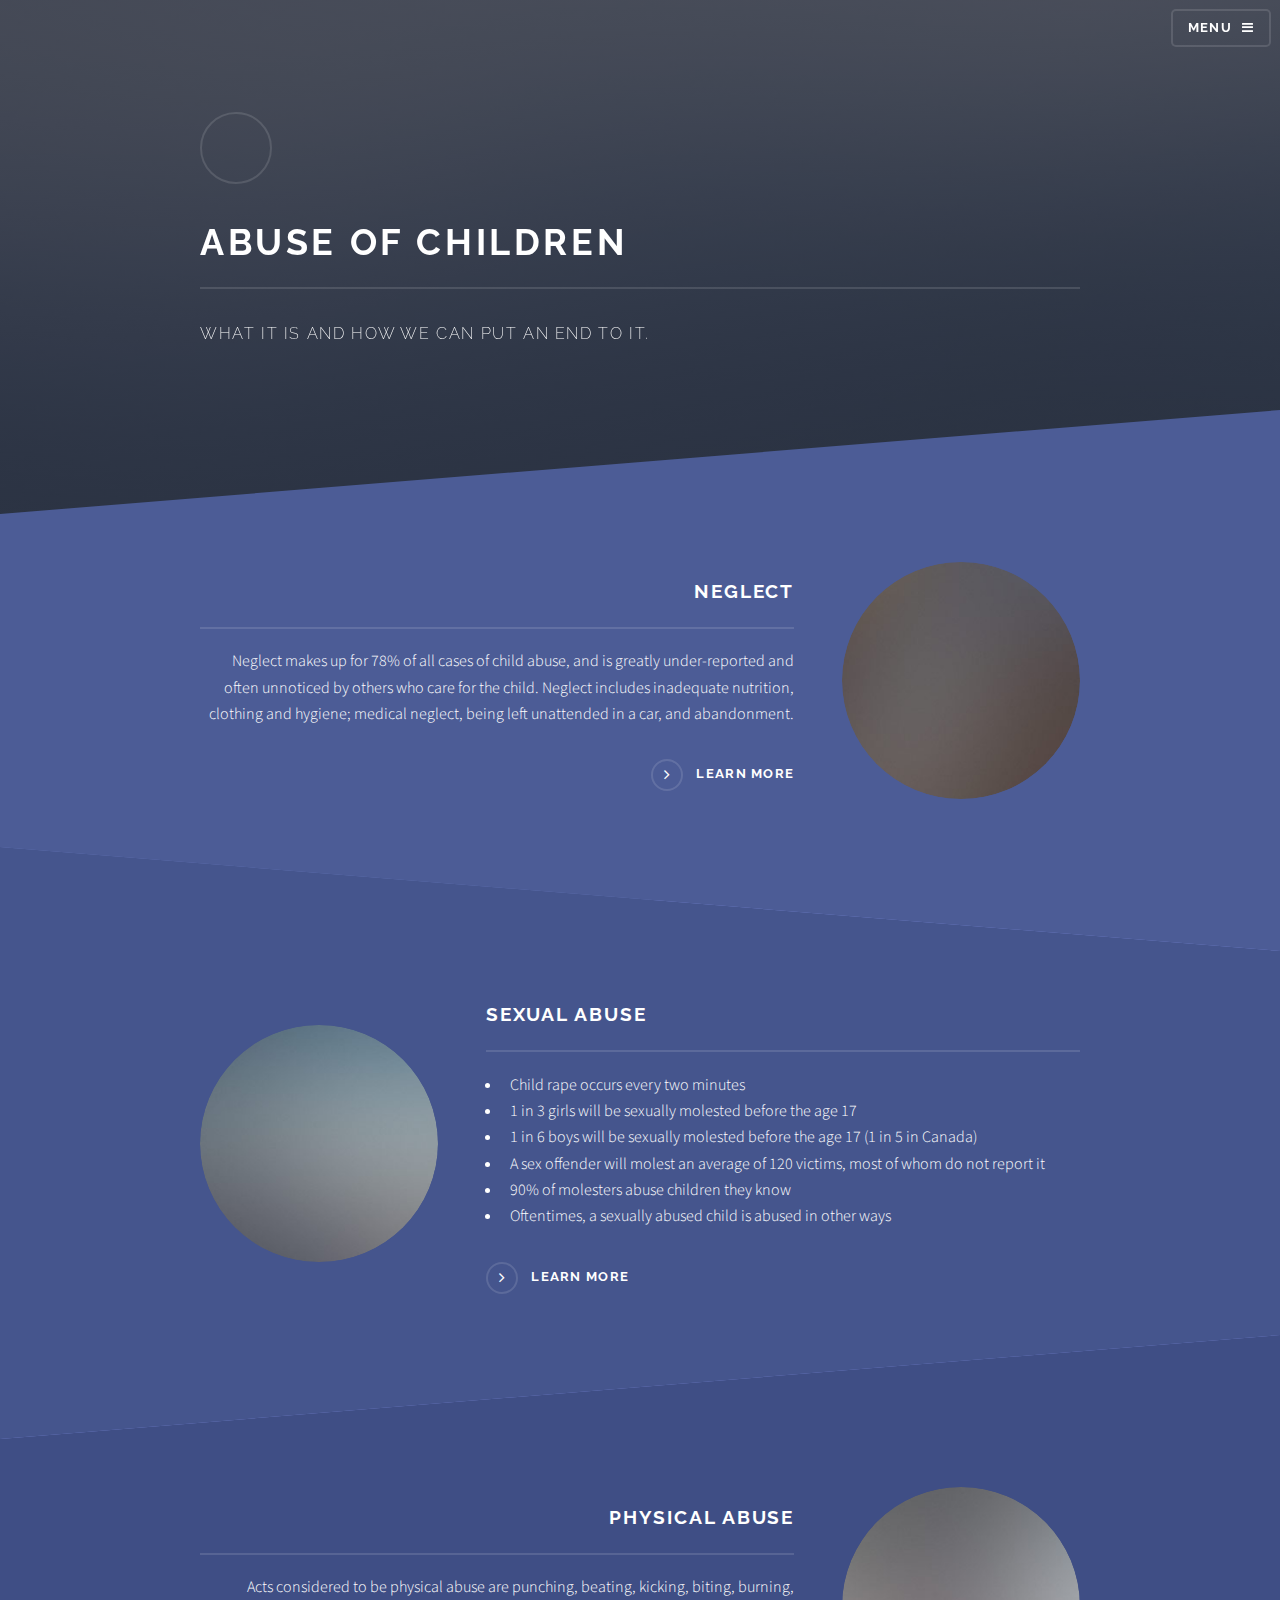
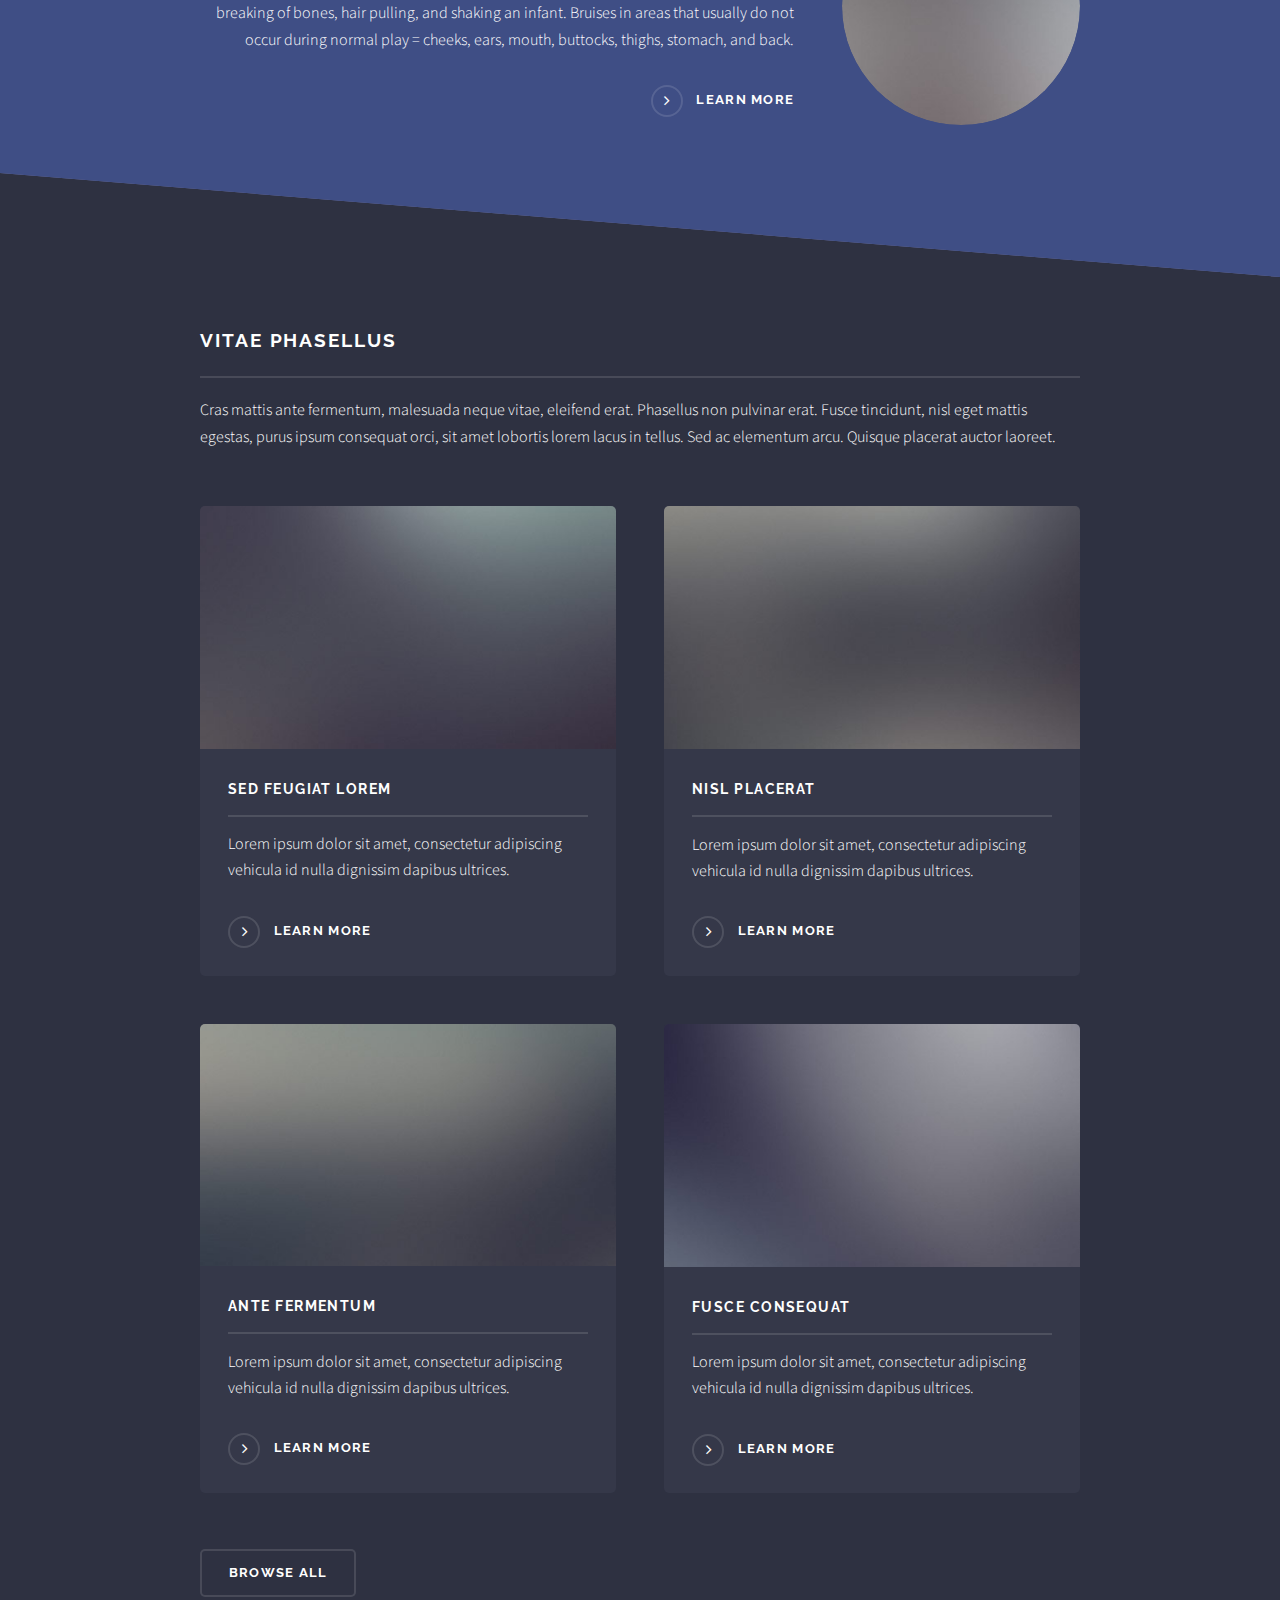
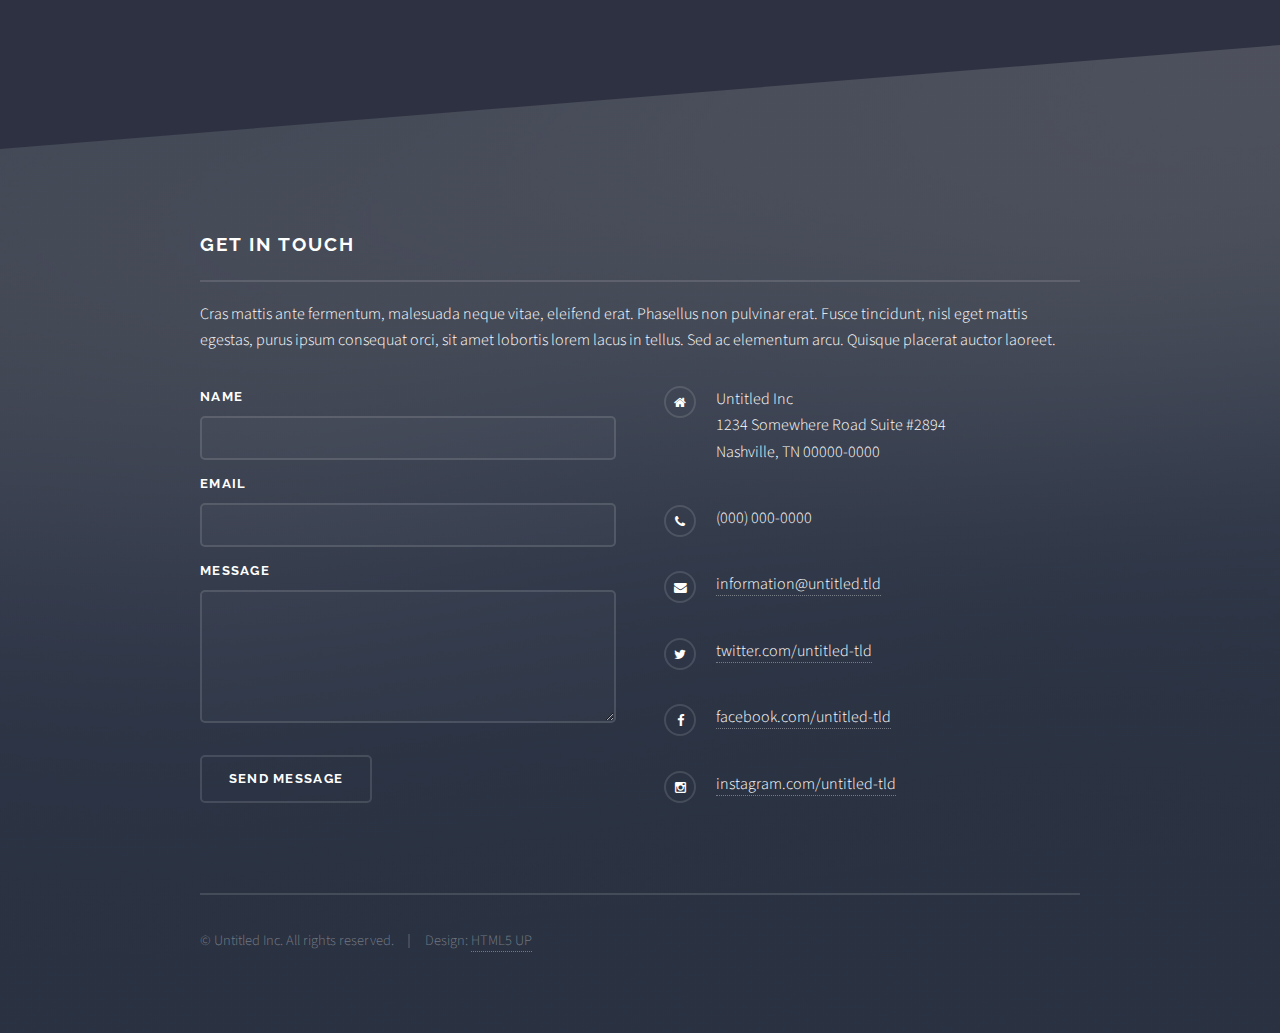
==== commit a936f764: "Change to "abuse of children" in main header" ====
--- a/html5up-solid-state/index.html
+++ b/html5up-solid-state/index.html
@@ -6,7 +6,7 @@
 -->
 <html>
 	<head>
-		<title>Child Abuse</title>
+		<title>Abuse of Children</title>
 		<meta charset="utf-8" />
 		<meta name="viewport" content="width=device-width, initial-scale=1" />
 		<!--[if lte IE 8]><script src="assets/js/ie/html5shiv.js"></script><![endif]-->
@@ -46,7 +46,7 @@
 					<section id="banner">
 						<div class="inner">
 							<div class="logo"><span class="icon <fa-heart></fa-heart>"></span></div>
-							<h2>Child Abuse</h2>
+							<h2>Abuse of Children</h2>
 							<p>What it is and how we can put an end to it.</p>
 						</div>
 					</section>
